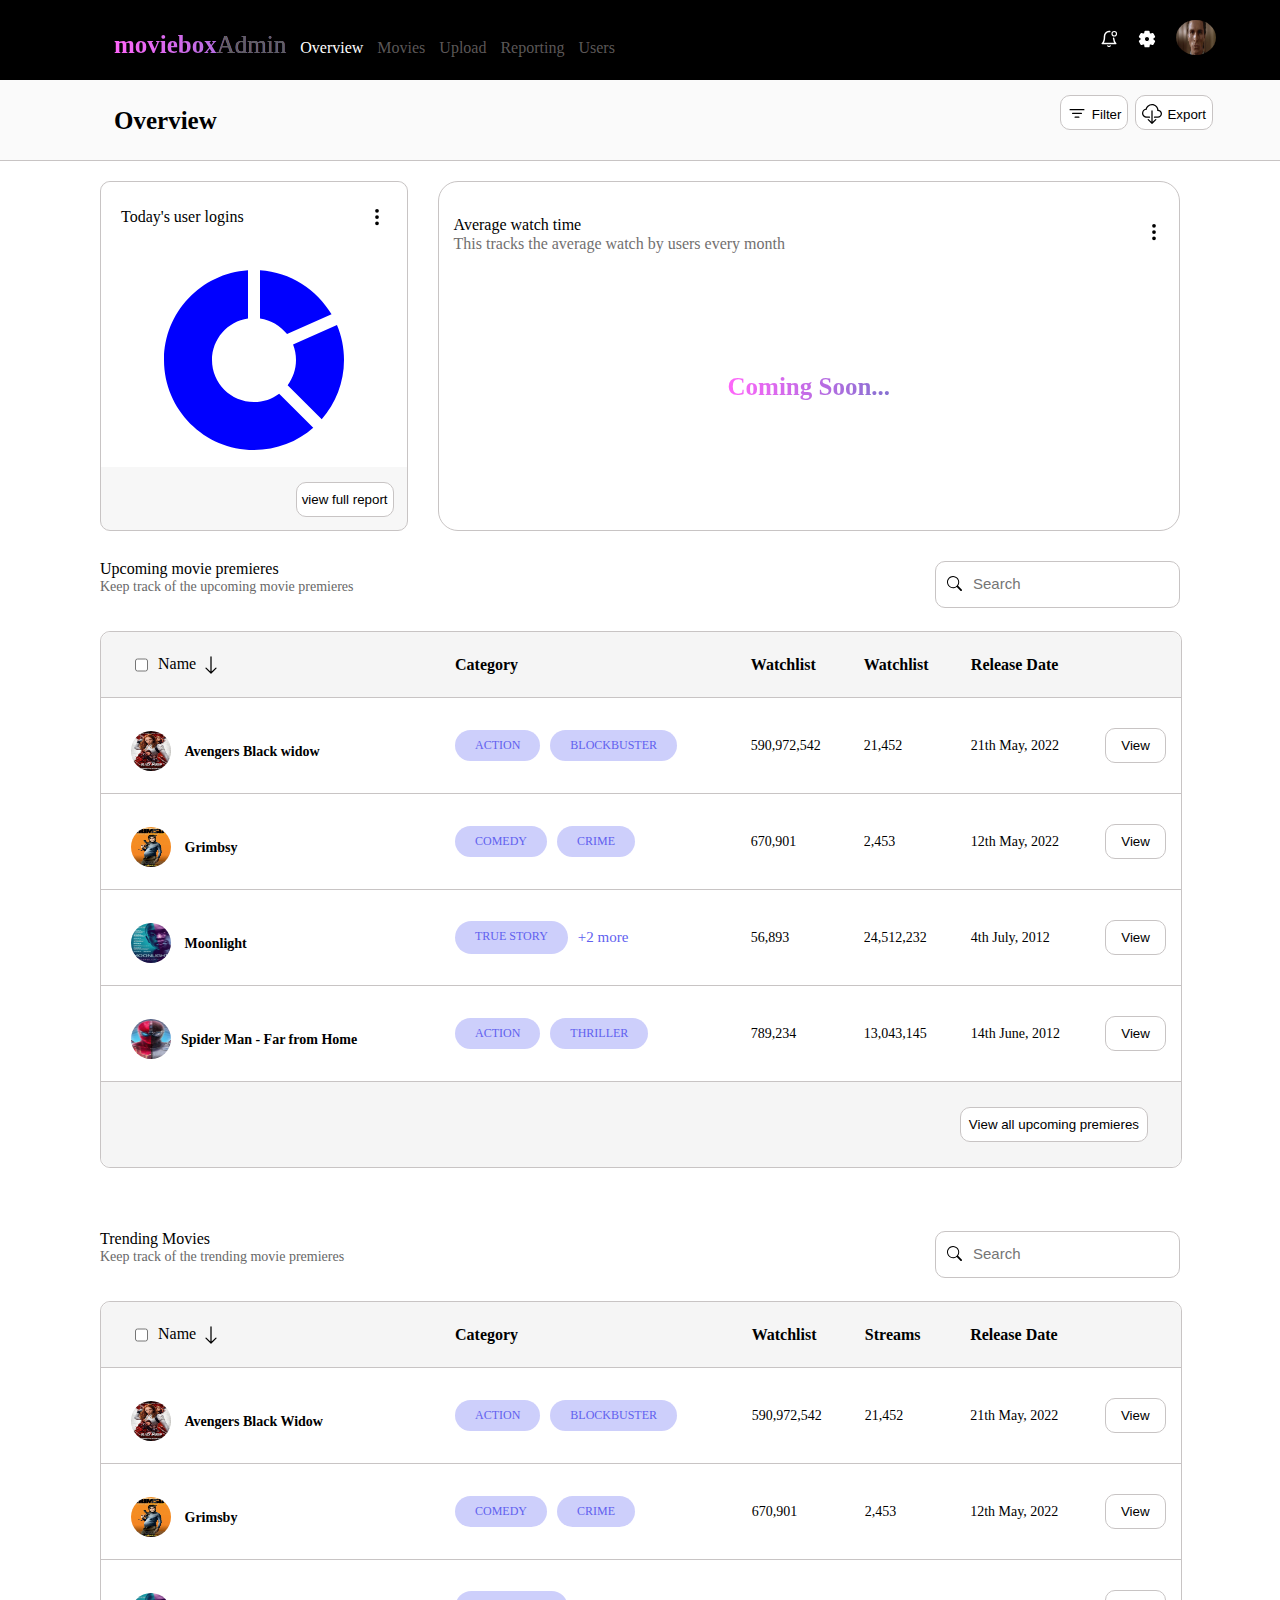
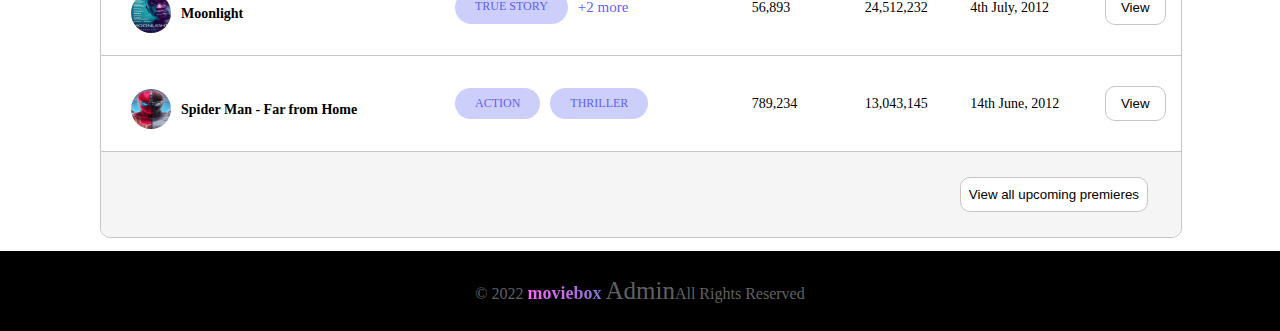
==== index.html @ e86ab78d "Add files via upload" ====
<!DOCTYPE html>
<html lang="en">

<head>
    <meta charset="UTF-8">
    <meta name="viewport" content="width=device-width, initial-scale=1.0">
    <link rel="icon" type="image/png" sizes="32x32" href="v-shaped-icon.png">
    <title>Project3 Given to me my Dr Henry</title>
    <link rel="stylesheet" href="style.css">
</head>

<body>
    <div class="app-container">
        <nav class="navbar">
            <div class="cont-for-links-and-svgs">
                <div class="links">
                    <ul>
                        <li class="center-coming-soon">moviebox<span class="admin">Admin</span></li>
                        <li><a href="" class="overview">Overview</a></li>
                        <li><a href="">Movies</a></li>
                        <li><a href="">Upload</a></li>
                        <li><a href="">Reporting</a></li>
                        <li><a href="">Users</a></li>
                    </ul>
                </div>
                <div class="svgs">
                        <a href=""><svg class="navbarIcons" width="18" height="18" stroke-width="1.5"
                                viewBox="0 0 24 24" fill="none" xmlns="http://www.w3.org/2000/svg" id="IconChangeColor">
                                <path
                                    d="M18.1336 11C18.7155 16.3755 21 18 21 18H3C3 18 6 15.8667 6 8.4C6 6.70261 6.63214 5.07475 7.75736 3.87452C8.88258 2.67428 10.4087 2 12 2C12.3373 2 12.6717 2.0303 13 2.08949"
                                    stroke="#ffffff" stroke-linecap="round" stroke-linejoin="round"
                                    id="mainIconPathAttribute" stroke-width="2" fill="#000000"></path>
                                <path
                                    d="M19 8C20.6569 8 22 6.65685 22 5C22 3.34315 20.6569 2 19 2C17.3431 2 16 3.34315 16 5C16 6.65685 17.3431 8 19 8Z"
                                    stroke="#ffffff" stroke-linecap="round" stroke-linejoin="round"
                                    id="mainIconPathAttribute" fill="#000000"></path>
                                <path
                                    d="M13.73 21C13.5542 21.3031 13.3019 21.5547 12.9982 21.7295C12.6946 21.9044 12.3504 21.9965 12 21.9965C11.6496 21.9965 11.3054 21.9044 11.0018 21.7295C10.6982 21.5547 10.4458 21.3031 10.27 21"
                                    stroke="#ffffff" stroke-linecap="round" stroke-linejoin="round"
                                    id="mainIconPathAttribute" fill="#000000"></path>
                            </svg></a>
                        <a href=""><svg class="navbarIcons" width="18" height="18" viewBox="0 0 48 48" id="Layer_2"
                                data-name="Layer 2" xmlns="http://www.w3.org/2000/svg" fill="#ffffff" stroke="#ffffff"
                                stroke-width="3.5519999999999996">
                                <g id="SVGRepo_bgCarrier" stroke-width="0"></g>
                                <g id="SVGRepo_tracerCarrier" stroke-linecap="round" stroke-linejoin="round"></g>
                                <g id="SVGRepo_iconCarrier">
                                    <path class="cls-1"
                                        d="M39.23,26a16.52,16.52,0,0,0,.14-2,16.52,16.52,0,0,0-.14-2l4.33-3.39a1,1,0,0,0,.25-1.31l-4.1-7.11a1,1,0,0,0-1.25-.44l-5.11,2.06a15.68,15.68,0,0,0-3.46-2l-.77-5.43a1,1,0,0,0-1-.86H19.9a1,1,0,0,0-1,.86l-.77,5.43a15.36,15.36,0,0,0-3.46,2L9.54,9.75a1,1,0,0,0-1.25.44L4.19,17.3a1,1,0,0,0,.25,1.31L8.76,22a16.66,16.66,0,0,0-.14,2,16.52,16.52,0,0,0,.14,2L4.44,29.39a1,1,0,0,0-.25,1.31l4.1,7.11a1,1,0,0,0,1.25.44l5.11-2.06a15.68,15.68,0,0,0,3.46,2l.77,5.43a1,1,0,0,0,1,.86h8.2a1,1,0,0,0,1-.86l.77-5.43a15.36,15.36,0,0,0,3.46-2l5.11,2.06a1,1,0,0,0,1.25-.44l4.1-7.11a1,1,0,0,0-.25-1.31ZM24,31.18A7.18,7.18,0,1,1,31.17,24,7.17,7.17,0,0,1,24,31.18Z">
                                    </path>
                                </g>
                            </svg></a>
                        <a href=""><img width="40" height="35" alt="" src="sigma.jpg" class="smallProfile" /></a>
                </div>
            </div>
        </nav>
        <div class="overview-header-container">
            <div class="overview-header-subcontainer">
                <div class="header">
                    <h1>Overview</h1>
                </div>
                <div class="overview-svgs">
                    <button class="filter">
                        <svg class="filter-export-svg" width="20" height="20" xmlns="http://www.w3.org/2000/svg"
                            fill="currentColor" class="bi bi-filter" viewBox="0 0 16 16">
                            <path
                                d="M6 10.5a.5.5 0 0 1 .5-.5h3a.5.5 0 0 1 0 1h-3a.5.5 0 0 1-.5-.5zm-2-3a.5.5 0 0 1 .5-.5h7a.5.5 0 0 1 0 1h-7a.5.5 0 0 1-.5-.5zm-2-3a.5.5 0 0 1 .5-.5h11a.5.5 0 0 1 0 1h-11a.5.5 0 0 1-.5-.5z" />
                        </svg><span>Filter</span>
                    </button>
                    <button class="export">
                        <svg class="filter-export-svg" width="20" height="20" xmlns="http://www.w3.org/2000/svg"
                            fill="currentColor" class="bi bi-cloud-download" viewBox="0 0 16 16">
                            <path
                                d="M4.406 1.342A5.53 5.53 0 0 1 8 0c2.69 0 4.923 2 5.166 4.579C14.758 4.804 16 6.137 16 7.773 16 9.569 14.502 11 12.687 11H10a.5.5 0 0 1 0-1h2.688C13.979 10 15 8.988 15 7.773c0-1.216-1.02-2.228-2.313-2.228h-.5v-.5C12.188 2.825 10.328 1 8 1a4.53 4.53 0 0 0-2.941 1.1c-.757.652-1.153 1.438-1.153 2.055v.448l-.445.049C2.064 4.805 1 5.952 1 7.318 1 8.785 2.23 10 3.781 10H6a.5.5 0 0 1 0 1H3.781C1.708 11 0 9.366 0 7.318c0-1.763 1.266-3.223 2.942-3.593.143-.863.698-1.723 1.464-2.383z" />
                            <path
                                d="M7.646 15.854a.5.5 0 0 0 .708 0l3-3a.5.5 0 0 0-.708-.708L8.5 14.293V5.5a.5.5 0 0 0-1 0v8.793l-2.146-2.147a.5.5 0 0 0-.708.708l3 3z" />
                        </svg><span>Export</span>
                    </button>
                </div>
            </div>
        </div>
        <div class="body-of-project">
            <div class="first-row">
                <div class="today-user-login">
                    <div class="separationContainer">
                        <div class="today-user-login-header">
                            <div class="today-text">
                                <h3 class="tt-h3">Today's user logins</h3>
                            </div>
                            <div class="today-svg"><svg xmlns="http://www.w3.org/2000/svg" width="20" height="20"
                                    fill="currentColor" class="three-dots" viewBox="0 0 16 16" id="IconChangeColor">
                                    <path
                                        d="M9.5 13a1.5 1.5 0 1 1-3 0 1.5 1.5 0 0 1 3 0zm0-5a1.5 1.5 0 1 1-3 0 1.5 1.5 0 0 1 3 0zm0-5a1.5 1.5 0 1 1-3 0 1.5 1.5 0 0 1 3 0z"
                                        id="mainIconPathAttribute"></path>
                                </svg>
                            </div>
                        </div>
                    </div>
                    <div class="today-user-pie-chart">
                        <div class="piechart">
                            <svg width="180" height="180" viewBox="0 0 15 15" fill="none"
                                xmlns="http://www.w3.org/2000/svg">
                                <path
                                    d="M0 7.49996C0 3.52583 3.09098 0.27365 7 0.0163574V4.0354C5.30385 4.27801 4 5.73672 4 7.49996C4 9.43295 5.567 11 7.5 11C8.28618 11 9.01181 10.7407 9.5961 10.3031L12.438 13.1451C11.1188 14.3 9.39113 15 7.5 15C3.35786 15 0 11.6421 0 7.49996Z"
                                    fill="blue" />
                                <path
                                    d="M13.1451 12.438C14.3001 11.1187 15 9.39107 15 7.49996C15 6.46644 14.7909 5.48175 14.4128 4.58586L10.7552 6.21147C10.9132 6.61024 11 7.04496 11 7.49996C11 8.28611 10.7408 9.01174 10.3032 9.59602L13.1451 12.438Z"
                                    fill="blue" />
                                <path
                                    d="M8 4.0354V0.0163574C10.5416 0.183645 12.7373 1.61699 13.9626 3.69166L10.2541 5.33986C9.71063 4.64791 8.91203 4.16585 8 4.0354Z"
                                    fill="blue" />
                            </svg>
                        </div>
                    </div>
                    <div class="today-user-login-base">
                        <button class="viewreport">view full report</button>
                    </div>
                </div>
                <div class="average-watch-time">
                    <div class="average-header-container">
                        <div class="average-watch-time-header">
                            <h3 class="average-h3">Average watch time</h3>
                            <p class="average-header-text">
                                This tracks the average watch by users every month
                            </p>
                        </div>
                        <div class="average-three-dots">
                            <svg xmlns="http://www.w3.org/2000/svg" width="20" height="20" fill="currentColor"
                                class="three-dots" viewBox="0 0 16 16" id="IconChangeColor">
                                <path
                                    d="M9.5 13a1.5 1.5 0 1 1-3 0 1.5 1.5 0 0 1 3 0zm0-5a1.5 1.5 0 1 1-3 0 1.5 1.5 0 0 1 3 0zm0-5a1.5 1.5 0 1 1-3 0 1.5 1.5 0 0 1 3 0z"
                                    id="mainIconPathAttribute"></path>
                            </svg>
                        </div>
                    </div>
                    <div class="coming-soon">
                        <div class="center-coming-soon">Coming Soon...</div>
                    </div>
                </div>
            </div>
            <div class="second-and-third-row-container">
                <div class="second-row">
                    <div class="movie-premiere">
                        <div class="mp-header">
                            <h3 class="mp-h3">Upcoming movie premieres</h3>
                            <p class="mp-p">Keep track of the upcoming movie premieres</p>
                        </div>
                        <div class="mp-search-container">
                            <div class="search-subcontainer">
                                <button class="mp-search-button">
                                    <svg xmlns="http://www.w3.org/2000/svg" width="15" height="15" fill="currentColor"
                                        class="bi bi-search" viewBox="0 0 16 16" id="IconChangeColor">
                                        <path
                                            d="M11.742 10.344a6.5 6.5 0 1 0-1.397 1.398h-.001c.03.04.062.078.098.115l3.85 3.85a1 1 0 0 0 1.415-1.414l-3.85-3.85a1.007 1.007 0 0 0-.115-.1zM12 6.5a5.5 5.5 0 1 1-11 0 5.5 5.5 0 0 1 11 0z"
                                            id="mainIconPathAttribute" stroke-width="0" stroke="#ff0000"></path>
                                    </svg>
                                </button>
                                <input type="text" placeholder="Search" class="search-input" />
                            </div>
                        </div>
                    </div>

                    <div class="mp-table-rows">

                        <table>
                            <tr>
                                <th style="width: 30%;" class="name">
                                    <div class="name-checkbox-container">
                                        <input type="checkbox" class="mp-checkbox"> <span id="checkbox-name"><strong>Name</strong></span>
                                        <svg xmlns="http://www.w3.org/2000/svg" width="20" height="20"
                                            fill="currentColor" class="bi arrow-down" viewBox="0 0 16 16">
                                            <path fill-rule="evenodd"
                                                d="M8 1a.5.5 0 0 1 .5.5v11.793l3.146-3.147a.5.5 0 0 1 .708.708l-4 4a.5.5 0 0 1-.708 0l-4-4a.5.5 0 0 1 .708-.708L7.5 13.293V1.5A.5.5 0 0 1 8 1z" />
                                        </svg>
                                    </div>
                                </th>
                                <th><strong>Category</strong></th>
                                <th><strong>Watchlist</strong></th>
                                <th><strong>Watchlist</strong></th>
                                <th><strong>Release Date</strong></th>
                                <th class="view"></th>
                            </tr>
                            <tr>
                                <td class="name-column"><img class="table-img" src="black-widow.jpg" alt="" /> <strong>Avengers Black widow</strong></td>
                                <td>
                                    <div class="decorative-design-container">
                                        <span class="colorful-text">ACTION</span><span
                                            class="colorful-text">BLOCKBUSTER</span>
                                    </div>
                                </td>
                                <td>590,972,542</td>
                                <td>21,452</td>
                                <td>21th May, 2022</td>
                                <td><a href=""><button type="submit" class="view-button">View</button></a></td>
                            </tr>
                            <tr>
                                <td class="name-column"><img class="table-img" src="grimbsy.jpg" alt="" /> <strong>Grimbsy</strong></td>
                                <td>
                                    <div class="decorative-design-container">
                                        <span class="colorful-text">COMEDY</span><span
                                            class="colorful-text">CRIME</span>
                                    </div>
                                </td>
                                <td>670,901</td>
                                <td>2,453</td>
                                <td>12th May, 2022</td>
                                <td><a href=""><button type="submit" class="view-button">View</button></a></td>
                            </tr>
                            <tr>
                                <td class="name-column"><img class="table-img" src="moonlight.jpg" alt="" /> <strong>Moonlight</strong></td>
                                <td>
                                    <div class="decorative-design-container">
                                        <span class="colorful-text">TRUE STORY</span><span
                                            class="colorful-text plus2more">
                                            +2
                                            more</span>
                                    </div>
                                </td>
                                <td>56,893</td>
                                <td>24,512,232</td>
                                <td>4th July, 2012</td>
                                <td><a href="#"><button type="submit" class="view-button">View</button></a></td>
                            </tr>
                            <tr>
                                <td class="name-column"><img class="table-img" src="spider-man.jpg" alt="" /><strong>Spider Man - Far from Home</strong></td>
                                <td>
                                    <div class="decorative-design-container">
                                        <span class="colorful-text">ACTION</span><span
                                            class="colorful-text">THRILLER</span>
                                    </div>
                                </td>
                                <td>789,234</td>
                                <td>13,043,145</td>
                                <td>14th June, 2012 </td>
                                <td><a href="#"><button type="submit" class="view-button">View</button></a></td>
                            </tr>
                        </table>
                        <table class="mp-base-table">
                            <tr class="mp-base-tr">
                                <td></td>
                                <td></td>
                                <td></td>
                                <td></td>
                                <td></td>
                                <td class="mp-base-button"><a href="#"><button type="submit"
                                            class="view-button second-row-special-button">View all
                                            upcoming premieres</button></a></td>
                            </tr>
                        </table>
                    </div>

                </div>
                <div class="third-row">
                    <div class="movie-premiere">
                        <div class="mp-header">
                            <h3 class="mp-h3">Trending Movies</h3>
                            <p class="mp-p">Keep track of the trending movie premieres</p>
                        </div>
                        <div class="mp-search-container">
                            <div class="search-subcontainer">
                                <button class="mp-search-button">
                                    <svg xmlns="http://www.w3.org/2000/svg" width="15" height="15" fill="currentColor"
                                        class="bi bi-search" viewBox="0 0 16 16" id="IconChangeColor">
                                        <path
                                            d="M11.742 10.344a6.5 6.5 0 1 0-1.397 1.398h-.001c.03.04.062.078.098.115l3.85 3.85a1 1 0 0 0 1.415-1.414l-3.85-3.85a1.007 1.007 0 0 0-.115-.1zM12 6.5a5.5 5.5 0 1 1-11 0 5.5 5.5 0 0 1 11 0z"
                                            id="mainIconPathAttribute" stroke-width="0" stroke="#ff0000"></path>
                                    </svg>
                                </button>
                                <input type="text" placeholder="Search" class="search-input" />
                            </div>
                        </div>
                    </div>
                    <div class="mp-table-rows">
                        <table>
                            <tr>
                                <th style="width: 30%;" class="name">
                                    <div class="name-checkbox-container">
                                        <input type="checkbox" class="mp-checkbox"> <span id="checkbox-name"><strong>Name</strong></span>
                                        <svg xmlns="http://www.w3.org/2000/svg" width="20" height="20"
                                            fill="currentColor" class="bi arrow-down" viewBox="0 0 16 16">
                                            <path fill-rule="evenodd"
                                                d="M8 1a.5.5 0 0 1 .5.5v11.793l3.146-3.147a.5.5 0 0 1 .708.708l-4 4a.5.5 0 0 1-.708 0l-4-4a.5.5 0 0 1 .708-.708L7.5 13.293V1.5A.5.5 0 0 1 8 1z" />
                                        </svg>
                                    </div>
                                </th>
                                <th><strong>Category</strong></th>
                                <th><strong>Watchlist</strong></th>
                                <th><strong>Streams</strong></th>
                                <th><strong>Release Date</strong></th>
                                <th class="view"></th>
                            </tr>
                            <tr>
                                <td class="name-column"><img class="table-img" src="black-widow.jpg" alt="" /> <strong>Avengers Black Widow</strong></td>
                                <td>
                                    <div class="decorative-design-container">
                                        <span class="colorful-text">ACTION</span><span
                                            class="colorful-text">BLOCKBUSTER</span>
                                    </div>
                                </td>
                                <td>590,972,542</td>
                                <td>21,452</td>
                                <td>21th May, 2022</td>
                                <td><a href=""><button type="submit" class="view-button">View</button></a></td>
                            </tr>
                            <tr>
                                <td class="name-column"><img class="table-img" src="grimbsy.jpg" alt="" /> <strong>Grimsby</strong></td>
                                <td>
                                    <div class="decorative-design-container">
                                        <span class="colorful-text">COMEDY</span><span
                                            class="colorful-text">CRIME</span>
                                    </div>
                                </td>
                                <td>670,901</td>
                                <td>2,453</td>
                                <td>12th May, 2022</td>
                                <td><a href=""><button type="submit" class="view-button">View</button></a></td>
                            </tr>
                            <tr>
                                <td class="name-column"><img class="table-img" src="moonlight.jpg" alt="" /><strong>Moonlight</strong> </td>
                                <td>
                                    <div class="decorative-design-container">
                                        <span class="colorful-text">TRUE STORY</span><span
                                            class="colorful-text plus2more">
                                            +2
                                            more</span>
                                    </div>
                                </td>
                                <td>56,893</td>
                                <td>24,512,232</td>
                                <td>4th July, 2012</td>
                                <td><a href="#"><button type="submit" class="view-button">View</button></a></td>
                            </tr>
                            <tr>
                                <td><img class="table-img" src="spider-man.jpg" alt="" /><strong>Spider Man - Far from Home</strong></td>
                                <td>
                                    <div class="decorative-design-container">
                                        <span class="colorful-text">ACTION</span><span
                                            class="colorful-text">THRILLER</span>
                                    </div>
                                </td>
                                <td>789,234</td>
                                <td>13,043,145</td>
                                <td>14th June, 2012 </td>
                                <td><a href="#"><button type="submit" class="view-button">View</button></a></td>
                            </tr>
                        </table>
                        <table class="mp-base-table">
                            <tr class="mp-base-tr">
                                <td></td>
                                <td></td>
                                <td></td>
                                <td></td>
                                <td></td>
                                <td class="mp-base-button"><a href="#"><button type="submit"
                                            class="view-button third-row-special-button">View all
                                            upcoming premieres</button></a></td>
                            </tr>
                        </table>
                    </div>

                </div>
            </div>
        </div>
        <div class="base">
            <div class="container-for-base">
                <p class="footer-p">&#169; 2022 <span class="center-coming-soon movie-box-logo">moviebox</span> <span
                        class="admin">Admin</span>All Rights Reserved</p>
            </div>
        </div>
    </div>
</body>

</html>
---- style.css ----
html,
body {
    padding: 0;
    margin: 0;
}

.navbar {
    margin-top: 0;
    top: 0;
    left: 0;
    height: 80px;
    background-color: rgb(0, 0, 0);
    display: flex;
    align-items: center;
    justify-content: center;
    width: 100%;
}

.cont-for-links-and-svgs {
    width: 90%;
    height: 50px;
    display: flex;
}

.svgs {
    display: flex;
    margin-left: auto;
}

.svg-img-container {}

li,
a {
    display: inline-block;
    text-decoration: none;
    color: rgba(109, 104, 104, 0.856);
}

li {
    margin-left: 10px;
}

li,
a:hover {
    color: #ffffff;
}

.overview {
    color: white;

}

.navbarIcons {

    margin-right: 20px;
    margin-top: 15px;
}

.smallProfile {
    border-radius: 50%;
    margin-top: 5px;
}

.overview-header-container {
    margin: 0;
    height: 80px;
    background-color: rgb(250, 250, 250);
    display: flex;
    align-items: center;
    justify-content: center;
    border-bottom: 1px solid rgb(200, 196, 196);
}

.overview-header-subcontainer {
    width: 90%;
    height: 50px;
    display: flex;
}

.header {
    margin-top: -5px;
    margin-left: 50px;
}

h1 {
    font-size: 25px;
    vertical-align: middle;
}

.overview-svgs {
    margin-left: auto;
}

button {
    border: 1px solid rgb(200, 196, 196);
    border-radius: 10px;
    height: 35px;
    margin-right: 3px;
    background-color: #ffffff;
}

button:hover {
    background-color: rgb(239, 236, 236);
    cursor: pointer;
}

.filter-export-svg {
    margin-bottom: -5px;
    margin-right: 5px;
}

/* Body of the project */
.body-of-the-project {
    display: grid;
    width: 100%;
}

.first-row,
.second-row,
.third-row {
    border: 2px solid rgb(200, 196, 196);
    height: 300px;
    margin-left: 100px;
    margin-top: 20px;
    margin-right: 100px;
}

.first-row {
    display: flex;
    grid-gap: 30px;
    height: 350px;
    border: none;
}

.today-user-login {
    width: 400px;
    border: 1px solid rgb(200, 196, 196);
    border-radius: 10px;
    /* faint white for background color */
    background-color: rgb(247, 247, 247);
}

.separationContainer {
    width: 100%;
    height: 75px;
    background-color: rgb(255, 255, 255);
    border-radius: 10px;
    border-bottom-left-radius: 0;
    border-bottom-right-radius: 0;

}

.today-user-pie-chart {
    background-color: #ffffff;
    height: 210px;
    display: flex;
    align-items: center;
    justify-content: center;
}

.today-user-login-header {
    display: flex;
}

.today-user-login-base {
    display: flex;
    align-items: flex-end;
    height: 50px;
    padding-right: 10px;
}

.tt-h3 {
    padding-top: 10px;
    margin-left: 20px;
    font-size: 16px;
    font-weight: 100;
}

.today-svg {
    margin-left: auto;
    margin-right: 20px;
}

.three-dots {
    margin-top: 25px;
}

.viewreport {
    margin-left: auto;
    border: 1px solid rgb(200, 196, 196);
    padding: 5px;
}

.average-watch-time {
    border: 1px solid rgb(200, 196, 196);
    border-radius: 20px;
    width: 930px;
}

.average-watch-time {

    padding: 15px;
}

.average-header-container {
    display: flex;
    height: 60px;
}

.average-watch-time-header {
    line-height: 0.2;
    height: 50px;
    margin-top: 10px;
}

.average-h3 {
    margin-left: 0;
    font-size: 16px;
    font-weight: 200;
}

.average-header-text {
    color: rgb(113, 111, 111);
}

.average-three-dots {
    margin-left: auto;
}

.coming-soon {
    height: 82%;
    display: flex;
    align-items: center;
    justify-content: center;
}

.center-coming-soon {
    background-image: linear-gradient(to right, rgb(255, 102, 250), rgb(133, 113, 209));
    font-size: 25px;
    background-clip: text;
    -webkit-background-clip: text;
    -moz-background-clip: text;
    color: transparent;
    font-weight: 900;
}

/* styles for the second row of the project */
.second-row {
    height: 650px;
    border: none;
}

.movie-premiere {
    display: flex;
    width: 100%;
}

.mp-h3 {
    font-size: 16px;
    font-weight: 300;
}

.mp-header {
    line-height: 0.2;
    height: 80px;
}

.mp-p {
    color: rgb(104, 104, 104);
    font-size: 14px;
}

.mp-search-container {
    margin-left: auto;
}

.search-subcontainer {
    display: flex;
    background-color: #ffffff;
    margin-top: 10px;
    border: 1px solid rgb(200, 196, 196);
    padding: 5px;
    border-radius: 10px;
}

.name-checkbox-container {
    display: flex;
}

.arrow-down {
    margin-left: 5px;
}

.mp-checkbox {
    margin-right: 10px;
}

#checkbox-name {
    font-weight: 200;
}

.mp-search-button,
.mp-search-button:hover {
    border: none;
    background-color: #ffffff;
}

.search-input {
    border: none;
    height: 30px;
    font-size: 15px;
}

.search-input:focus {
    outline: none;
}

table {
    width: 100%;
    margin-right: 20px;
    border-collapse: collapse;
    overflow-x: auto;
}

th {
    padding: 20px 0 20px 30px;
    text-align: left;
    border-spacing: 0;
    height: 25px;
    background-color: rgb(245, 245, 245);
    font-weight: 500;
}

.name {
    border-top-left-radius: 10px;
}

.view {
    border-top-right-radius: 10px;
}

.mp-table-rows {
    border-radius: 10px;
    border: 1px solid rgb(200, 196, 196);
    width: 100%;
}

td {
    padding: 30px 0 30px 30px;
    font-size: 14px;
}

.decorative-design-container {
    display: flex;
}

.colorful-text {
    margin: 0 10px 0 0;
    border-radius: 35px;
    padding: 8px 20px;
    color: rgb(97, 97, 239);
    background-color: rgba(0, 8, 234, 0.196);
    font-weight: 200;
    font-size: 12px;
}

.plus2more {
    background-color: white;
    font-size: 15px;
    margin: 0;
    padding-left: 0;
}

.mp-base-table {
    border-top: none;
    margin-top: 0;
    border-collapse: collapse;
    background-color: rgb(245, 245, 245);
    border-bottom-left-radius: 10px;
    border-bottom-right-radius: 10px;
}

.view-button {
    padding: 5px 15px;
}

.second-row-special-button,
.third-row-special-button {
    padding: 8px;
}

tr {
    border-bottom: 1px solid rgb(200, 196, 196);
}

.mp-base-tr {
    border-bottom: none;
}

.mp-base-button {
    text-align: right;
    padding: 25px 30px;
    border-top: none;
}

.table-img {
    width: 40px;
    height: 40px;
    margin-bottom: -15px;
    margin-right: 10px;
    border-radius: 50%;
}

.third-row {
    height: 630px;
    border: none;
}

.base {
    background-color: rgb(0, 0, 0);
    display: flex;
    align-items: center;
    justify-content: center;
    color: white;
    width: 100%;
    height: 80px;
}

.footer-p {
    font-size: 16px;
    color: rgb(96, 96, 96);
}

.movie-box-logo {
    font-size: 18px;
}

.admin {
    font-size: 25px;
    color: rgb(96, 96, 96);
    font-weight: 50;
}


/* For Desktop View */
/* @media screen and (min-width: 1024px) {

} */

/* For Tablet View */
@media screen and (min-device-width: 769px) and (max-device-width: 1024px) {}

/* For small screens or small laptops */
@media screen and (min-device-width: 481px) and (max-device-width: 768px) {
    body {
        border: 1px solid;
        width: 240vw;
    }
    .navbar {
        height: 150px;
    }
    li, a {
        font-size: 35px;
    }
    .navbarIcons {
        width: 40px;
        height: 40px;
        margin-right: 30px;
    }
    .smallProfile {
        width: 90px;
        height: 90px;
        margin-top: -10px;
    }
    .cont-for-links-and-svgs {
        width: 100%;
    }
    .svgs {
        margin-right: 40px;
    }
    .average-watch-time {
        width: 80%;
    }
    .links {
        margin-left: 2%;
    }
    
}

/* For Mobile Portrait View */
@media screen and (max-device-width: 480px) {
    body {
        width: 300vw;
        height: 100vh;
        border: none;
        font-size: 2vh;
    }

    .first-row,
    .second-row,
    .third-row {
        margin-right: 40px;
        margin-top: 50px;
    }

    .view-button {
        margin-right: 20px;
    }

    .mp-h3 {
        font-size: 25px;
    }

    .base {
        margin-top: 100px;
    }

    .tt-h3 {
        font-size: 3vh;
    }

    .navbar {
        height: 150px;
    }

    li,
    a {
        font-size: 25px;
    }

    .navbarIcons {
        width: 20px;
        height: 20px;
        margin-bottom: 30px;
        width: 50px;
        height: 50px;
    }

    .smallProfile {
        width: 80px;
        height: 80px;
        margin-top: -15px;
    }

    .cont-for-links-and-svgs {
        width: 100%;
        height: 60px;
        display: flex;
    }

    .svgs {
        margin-top: -10px;
        margin-right: 20px;
    }

    .overview-header-container {
        height: 130px;
    }

    h1 {
        font-size: 40px;
    }

    th {
        font-size: 20px;
    }

    .filter,
    .export {
        font-size: 25px;
        height: 50px;
        border-radius: 20px;
        width: 150px;
    }

    .filter-export-svg {
        width: 30px;
        height: 30px;
    }

    .name-column {
        font-size: 20px;
    }
}

/* For Mobile Phones Portrait or Landscape View */
@media screen and (max-device-width: 640px) {}

/* For iPhone 4 Portrait or Landscape View */
@media screen and (min-device-width: 320px) and (-webkit-min-device-pixel-ratio: 2) {}

/* For iPhone 6 and 6 plus Portrait or Landscape View */
@media (min-device-height: 667px) and (min-device-width: 375px) and (-webkit-min-device-pixel-ratio: 3) {}
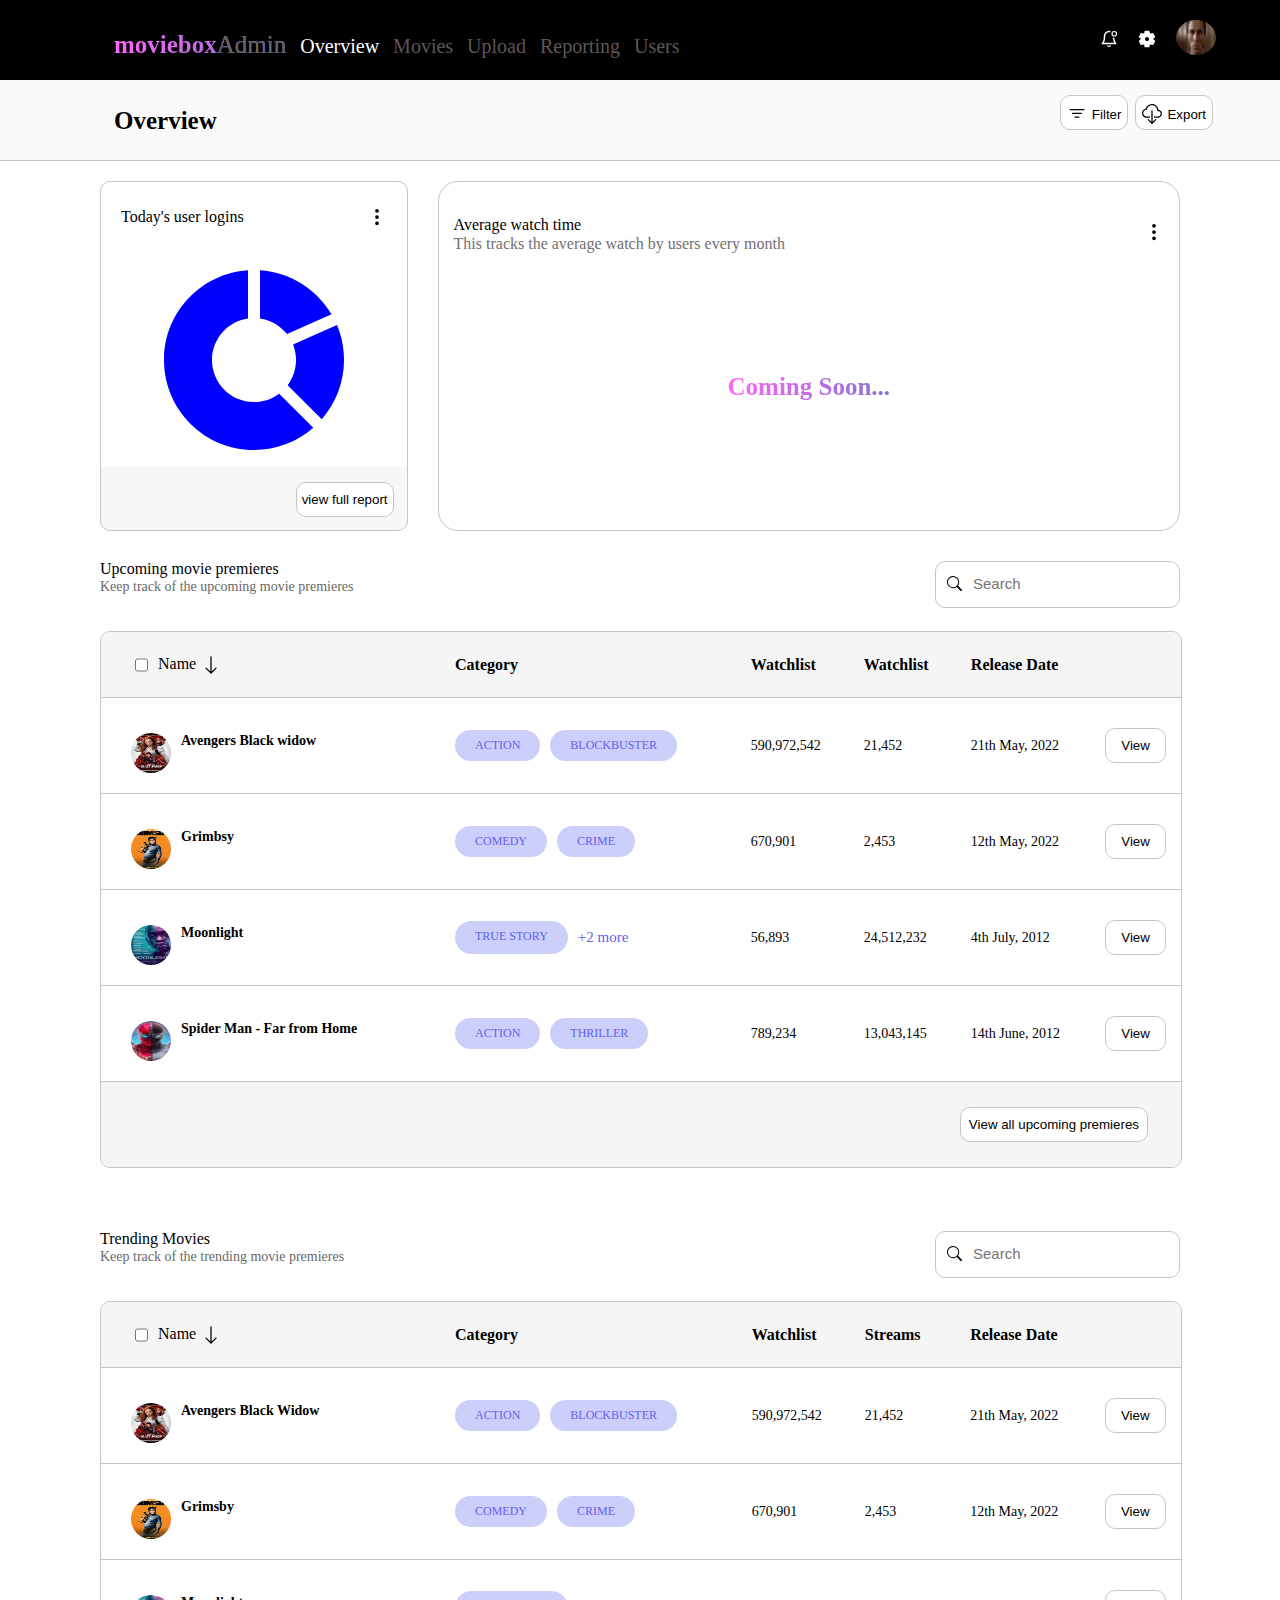
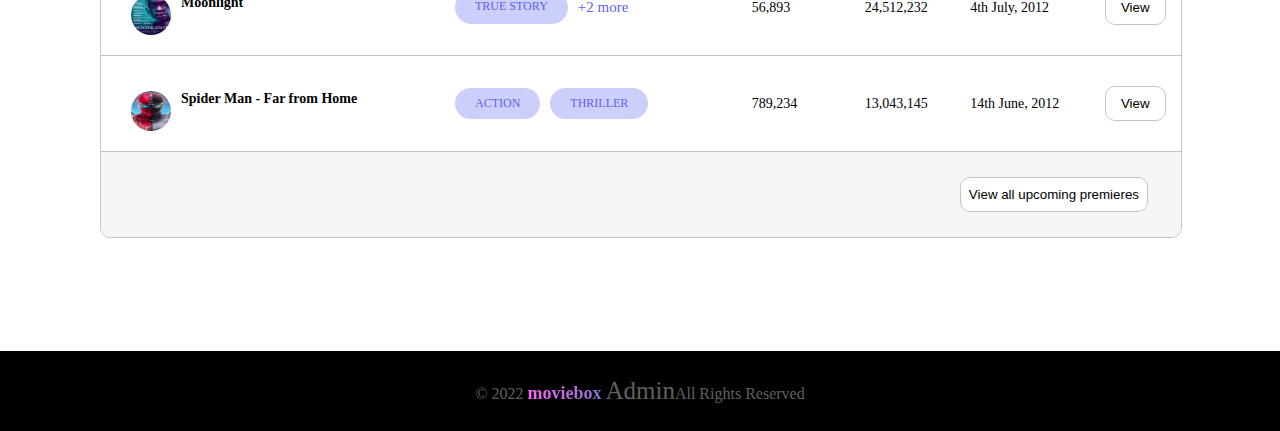
==== commit 6ec664bf: "Add files via upload" ====
--- a/index.html
+++ b/index.html
@@ -24,33 +24,33 @@
                     </ul>
                 </div>
                 <div class="svgs">
-                        <a href=""><svg class="navbarIcons" width="18" height="18" stroke-width="1.5"
-                                viewBox="0 0 24 24" fill="none" xmlns="http://www.w3.org/2000/svg" id="IconChangeColor">
-                                <path
-                                    d="M18.1336 11C18.7155 16.3755 21 18 21 18H3C3 18 6 15.8667 6 8.4C6 6.70261 6.63214 5.07475 7.75736 3.87452C8.88258 2.67428 10.4087 2 12 2C12.3373 2 12.6717 2.0303 13 2.08949"
-                                    stroke="#ffffff" stroke-linecap="round" stroke-linejoin="round"
-                                    id="mainIconPathAttribute" stroke-width="2" fill="#000000"></path>
-                                <path
-                                    d="M19 8C20.6569 8 22 6.65685 22 5C22 3.34315 20.6569 2 19 2C17.3431 2 16 3.34315 16 5C16 6.65685 17.3431 8 19 8Z"
-                                    stroke="#ffffff" stroke-linecap="round" stroke-linejoin="round"
-                                    id="mainIconPathAttribute" fill="#000000"></path>
-                                <path
-                                    d="M13.73 21C13.5542 21.3031 13.3019 21.5547 12.9982 21.7295C12.6946 21.9044 12.3504 21.9965 12 21.9965C11.6496 21.9965 11.3054 21.9044 11.0018 21.7295C10.6982 21.5547 10.4458 21.3031 10.27 21"
-                                    stroke="#ffffff" stroke-linecap="round" stroke-linejoin="round"
-                                    id="mainIconPathAttribute" fill="#000000"></path>
-                            </svg></a>
-                        <a href=""><svg class="navbarIcons" width="18" height="18" viewBox="0 0 48 48" id="Layer_2"
-                                data-name="Layer 2" xmlns="http://www.w3.org/2000/svg" fill="#ffffff" stroke="#ffffff"
-                                stroke-width="3.5519999999999996">
-                                <g id="SVGRepo_bgCarrier" stroke-width="0"></g>
-                                <g id="SVGRepo_tracerCarrier" stroke-linecap="round" stroke-linejoin="round"></g>
-                                <g id="SVGRepo_iconCarrier">
-                                    <path class="cls-1"
-                                        d="M39.23,26a16.52,16.52,0,0,0,.14-2,16.52,16.52,0,0,0-.14-2l4.33-3.39a1,1,0,0,0,.25-1.31l-4.1-7.11a1,1,0,0,0-1.25-.44l-5.11,2.06a15.68,15.68,0,0,0-3.46-2l-.77-5.43a1,1,0,0,0-1-.86H19.9a1,1,0,0,0-1,.86l-.77,5.43a15.36,15.36,0,0,0-3.46,2L9.54,9.75a1,1,0,0,0-1.25.44L4.19,17.3a1,1,0,0,0,.25,1.31L8.76,22a16.66,16.66,0,0,0-.14,2,16.52,16.52,0,0,0,.14,2L4.44,29.39a1,1,0,0,0-.25,1.31l4.1,7.11a1,1,0,0,0,1.25.44l5.11-2.06a15.68,15.68,0,0,0,3.46,2l.77,5.43a1,1,0,0,0,1,.86h8.2a1,1,0,0,0,1-.86l.77-5.43a15.36,15.36,0,0,0,3.46-2l5.11,2.06a1,1,0,0,0,1.25-.44l4.1-7.11a1,1,0,0,0-.25-1.31ZM24,31.18A7.18,7.18,0,1,1,31.17,24,7.17,7.17,0,0,1,24,31.18Z">
-                                    </path>
-                                </g>
-                            </svg></a>
-                        <a href=""><img width="40" height="35" alt="" src="sigma.jpg" class="smallProfile" /></a>
+                    <a href=""><svg class="navbarIcons" width="18" height="18" stroke-width="1.5" viewBox="0 0 24 24"
+                            fill="none" xmlns="http://www.w3.org/2000/svg" id="IconChangeColor">
+                            <path
+                                d="M18.1336 11C18.7155 16.3755 21 18 21 18H3C3 18 6 15.8667 6 8.4C6 6.70261 6.63214 5.07475 7.75736 3.87452C8.88258 2.67428 10.4087 2 12 2C12.3373 2 12.6717 2.0303 13 2.08949"
+                                stroke="#ffffff" stroke-linecap="round" stroke-linejoin="round"
+                                id="mainIconPathAttribute" stroke-width="2" fill="#000000"></path>
+                            <path
+                                d="M19 8C20.6569 8 22 6.65685 22 5C22 3.34315 20.6569 2 19 2C17.3431 2 16 3.34315 16 5C16 6.65685 17.3431 8 19 8Z"
+                                stroke="#ffffff" stroke-linecap="round" stroke-linejoin="round"
+                                id="mainIconPathAttribute" fill="#000000"></path>
+                            <path
+                                d="M13.73 21C13.5542 21.3031 13.3019 21.5547 12.9982 21.7295C12.6946 21.9044 12.3504 21.9965 12 21.9965C11.6496 21.9965 11.3054 21.9044 11.0018 21.7295C10.6982 21.5547 10.4458 21.3031 10.27 21"
+                                stroke="#ffffff" stroke-linecap="round" stroke-linejoin="round"
+                                id="mainIconPathAttribute" fill="#000000"></path>
+                        </svg></a>
+                    <a href=""><svg class="navbarIcons" width="18" height="18" viewBox="0 0 48 48" id="Layer_2"
+                            data-name="Layer 2" xmlns="http://www.w3.org/2000/svg" fill="#ffffff" stroke="#ffffff"
+                            stroke-width="3.5519999999999996">
+                            <g id="SVGRepo_bgCarrier" stroke-width="0"></g>
+                            <g id="SVGRepo_tracerCarrier" stroke-linecap="round" stroke-linejoin="round"></g>
+                            <g id="SVGRepo_iconCarrier">
+                                <path class="cls-1"
+                                    d="M39.23,26a16.52,16.52,0,0,0,.14-2,16.52,16.52,0,0,0-.14-2l4.33-3.39a1,1,0,0,0,.25-1.31l-4.1-7.11a1,1,0,0,0-1.25-.44l-5.11,2.06a15.68,15.68,0,0,0-3.46-2l-.77-5.43a1,1,0,0,0-1-.86H19.9a1,1,0,0,0-1,.86l-.77,5.43a15.36,15.36,0,0,0-3.46,2L9.54,9.75a1,1,0,0,0-1.25.44L4.19,17.3a1,1,0,0,0,.25,1.31L8.76,22a16.66,16.66,0,0,0-.14,2,16.52,16.52,0,0,0,.14,2L4.44,29.39a1,1,0,0,0-.25,1.31l4.1,7.11a1,1,0,0,0,1.25.44l5.11-2.06a15.68,15.68,0,0,0,3.46,2l.77,5.43a1,1,0,0,0,1,.86h8.2a1,1,0,0,0,1-.86l.77-5.43a15.36,15.36,0,0,0,3.46-2l5.11,2.06a1,1,0,0,0,1.25-.44l4.1-7.11a1,1,0,0,0-.25-1.31ZM24,31.18A7.18,7.18,0,1,1,31.17,24,7.17,7.17,0,0,1,24,31.18Z">
+                                </path>
+                            </g>
+                        </svg></a>
+                    <a href=""><img width="40" height="35" alt="" src="sigma.jpg" class="smallProfile" /></a>
                 </div>
             </div>
         </nav>
@@ -166,7 +166,8 @@
                             <tr>
                                 <th style="width: 30%;" class="name">
                                     <div class="name-checkbox-container">
-                                        <input type="checkbox" class="mp-checkbox"> <span id="checkbox-name"><strong>Name</strong></span>
+                                        <input type="checkbox" class="mp-checkbox"> <span
+                                            id="checkbox-name"><strong>Name</strong></span>
                                         <svg xmlns="http://www.w3.org/2000/svg" width="20" height="20"
                                             fill="currentColor" class="bi arrow-down" viewBox="0 0 16 16">
                                             <path fill-rule="evenodd"
@@ -181,7 +182,12 @@
                                 <th class="view"></th>
                             </tr>
                             <tr>
-                                <td class="name-column"><img class="table-img" src="black-widow.jpg" alt="" /> <strong>Avengers Black widow</strong></td>
+                                <td class="name-column">
+                                    <div class="flex-image-pictures"><img class="table-img" src="black-widow.jpg"
+                                            alt="" />
+                                        <strong>Avengers Black widow</strong>
+                                    </div>
+                                </td>
                                 <td>
                                     <div class="decorative-design-container">
                                         <span class="colorful-text">ACTION</span><span
@@ -194,7 +200,11 @@
                                 <td><a href=""><button type="submit" class="view-button">View</button></a></td>
                             </tr>
                             <tr>
-                                <td class="name-column"><img class="table-img" src="grimbsy.jpg" alt="" /> <strong>Grimbsy</strong></td>
+                                <td class="name-column">
+                                    <div class="flex-image-pictures"><img class="table-img" src="grimbsy.jpg" alt="" />
+                                        <strong>Grimbsy</strong>
+                                    </div>
+                                </td>
                                 <td>
                                     <div class="decorative-design-container">
                                         <span class="colorful-text">COMEDY</span><span
@@ -207,7 +217,12 @@
                                 <td><a href=""><button type="submit" class="view-button">View</button></a></td>
                             </tr>
                             <tr>
-                                <td class="name-column"><img class="table-img" src="moonlight.jpg" alt="" /> <strong>Moonlight</strong></td>
+                                <td class="name-column">
+                                    <div class="flex-image-pictures"><img class="table-img" src="moonlight.jpg"
+                                            alt="" />
+                                        <strong>Moonlight</strong>
+                                    </div>
+                                </td>
                                 <td>
                                     <div class="decorative-design-container">
                                         <span class="colorful-text">TRUE STORY</span><span
@@ -222,7 +237,12 @@
                                 <td><a href="#"><button type="submit" class="view-button">View</button></a></td>
                             </tr>
                             <tr>
-                                <td class="name-column"><img class="table-img" src="spider-man.jpg" alt="" /><strong>Spider Man - Far from Home</strong></td>
+                                <td class="name-column">
+                                    <div class="flex-image-pictures">
+                                        <img class="table-img" src="spider-man.jpg" alt="" /><strong>Spider Man - Far
+                                            from Home</strong>
+                                    </div>
+                                </td>
                                 <td>
                                     <div class="decorative-design-container">
                                         <span class="colorful-text">ACTION</span><span
@@ -275,7 +295,8 @@
                             <tr>
                                 <th style="width: 30%;" class="name">
                                     <div class="name-checkbox-container">
-                                        <input type="checkbox" class="mp-checkbox"> <span id="checkbox-name"><strong>Name</strong></span>
+                                        <input type="checkbox" class="mp-checkbox"> <span
+                                            id="checkbox-name"><strong>Name</strong></span>
                                         <svg xmlns="http://www.w3.org/2000/svg" width="20" height="20"
                                             fill="currentColor" class="bi arrow-down" viewBox="0 0 16 16">
                                             <path fill-rule="evenodd"
@@ -290,7 +311,12 @@
                                 <th class="view"></th>
                             </tr>
                             <tr>
-                                <td class="name-column"><img class="table-img" src="black-widow.jpg" alt="" /> <strong>Avengers Black Widow</strong></td>
+                                <td class="name-column">
+                                    <div class="flex-image-pictures"><img class="table-img" src="black-widow.jpg"
+                                            alt="" />
+                                        <strong>Avengers Black Widow</strong>
+                                    </div>
+                                </td>
                                 <td>
                                     <div class="decorative-design-container">
                                         <span class="colorful-text">ACTION</span><span
@@ -303,7 +329,11 @@
                                 <td><a href=""><button type="submit" class="view-button">View</button></a></td>
                             </tr>
                             <tr>
-                                <td class="name-column"><img class="table-img" src="grimbsy.jpg" alt="" /> <strong>Grimsby</strong></td>
+                                <td class="name-column">
+                                    <div class="flex-image-pictures"><img class="table-img" src="grimbsy.jpg" alt="" />
+                                        <strong>Grimsby</strong>
+                                    </div>
+                                </td>
                                 <td>
                                     <div class="decorative-design-container">
                                         <span class="colorful-text">COMEDY</span><span
@@ -316,7 +346,8 @@
                                 <td><a href=""><button type="submit" class="view-button">View</button></a></td>
                             </tr>
                             <tr>
-                                <td class="name-column"><img class="table-img" src="moonlight.jpg" alt="" /><strong>Moonlight</strong> </td>
+                                <td class="name-column"><div class="flex-image-pictures"><img class="table-img" src="moonlight.jpg"
+                                        alt="" /><strong>Moonlight</strong></div> </td>
                                 <td>
                                     <div class="decorative-design-container">
                                         <span class="colorful-text">TRUE STORY</span><span
@@ -331,7 +362,12 @@
                                 <td><a href="#"><button type="submit" class="view-button">View</button></a></td>
                             </tr>
                             <tr>
-                                <td><img class="table-img" src="spider-man.jpg" alt="" /><strong>Spider Man - Far from Home</strong></td>
+                                <td>
+                                    <div class="flex-image-pictures">
+                                        <img class="table-img" src="spider-man.jpg" alt="" /><strong>Spider Man - Far
+                                            from Home</strong>
+                                    </div>
+                                </td>
                                 <td>
                                     <div class="decorative-design-container">
                                         <span class="colorful-text">ACTION</span><span
--- a/style.css
+++ b/style.css
@@ -31,6 +31,7 @@
 
 li,
 a {
+    font-size: 20px;
     display: inline-block;
     text-decoration: none;
     color: rgba(109, 104, 104, 0.856);
@@ -416,6 +417,10 @@
     border: none;
 }
 
+.flex-image-pictures {
+    display: flex;
+}
+
 .base {
     background-color: rgb(0, 0, 0);
     display: flex;
@@ -442,57 +447,167 @@
 }
 
 
-/* For Desktop View */
-/* @media screen and (min-width: 1024px) {
-
-} */
+/*For Desktop View */
+@media screen and (min-width: 1024px) {
+    body {
+        width: 100%;
+    }
+
+    .base {
+        margin-top: 100px;
+    }
+}
 
 /* For Tablet View */
-@media screen and (min-device-width: 769px) and (max-device-width: 1024px) {}
+@media screen and (min-device-width: 769px) and (max-device-width: 1024px) {
+    body {
+        width: 140vw;
+    }
+
+    .view {
+        text-align: left;
+        padding: 10px;
+    }
+
+    .base{
+        margin-top: 100px;
+    }
+}
 
 /* For small screens or small laptops */
 @media screen and (min-device-width: 481px) and (max-device-width: 768px) {
     body {
-        border: 1px solid;
         width: 240vw;
-    }
+        height: 100%;
+    }
+
     .navbar {
         height: 150px;
     }
-    li, a {
+
+    li,
+    a {
         font-size: 35px;
     }
+
     .navbarIcons {
         width: 40px;
         height: 40px;
         margin-right: 30px;
     }
+
     .smallProfile {
         width: 90px;
         height: 90px;
         margin-top: -10px;
     }
+
     .cont-for-links-and-svgs {
         width: 100%;
     }
+
     .svgs {
         margin-right: 40px;
     }
+
     .average-watch-time {
         width: 80%;
     }
+
     .links {
         margin-left: 2%;
     }
-    
+
+    .base {
+        margin-top: 100px;
+    }
+
+    h1 {
+        font-size: 45px;
+        margin-top: -5px;
+    }
+
+    .overview-header-container {
+        height: 150px;
+    }
+
+    .filter,
+    .export {
+        height: 50px;
+        width: 150px;
+        font-size: 22px;
+        border-radius: 20px;
+        margin-right: 10px;
+    }
+
+    .filter-export-svg {
+        width: 30px;
+        height: 30px;
+    }
+
+    .tt-h3 {
+        font-size: 25px;
+        margin-top: 8px;
+    }
+
+    .first-row,
+    .second-row,
+    .third-row {
+        margin-top: 50px;
+    }
+
+    .third-row {
+        margin-top: 150px;
+    }
+
+    .average-h3 {
+        font-size: 25px;
+        margin-top: -2px;
+    }
+
+    .average-header-text {
+        font-size: 20px;
+    }
+
+    .viewreport {
+        font-size: 16px;
+        width: 150px;
+        padding: 10px;
+    }
+
+    td {
+        font-size: 20px;
+    }
+
+    .name-column {
+        font-size: 20px;
+    }
+
+    th {
+        font-size: 18px;
+    }
+
+    .mp-h3 {
+        font-size: 25px;
+    }
+
+    .mp-p {
+        font-size: 20px;
+    }
+
+    .base {
+        margin-top: 150px;
+    }
 }
 
 /* For Mobile Portrait View */
 @media screen and (max-device-width: 480px) {
     body {
+
         width: 300vw;
-        height: 100vh;
+        height: 100%;
         border: none;
+        border: 1px solid;
         font-size: 2vh;
     }
 
@@ -500,14 +615,22 @@
     .second-row,
     .third-row {
         margin-right: 40px;
-        margin-top: 50px;
+        margin-top: 70px;
     }
 
     .view-button {
         margin-right: 20px;
     }
 
+    .mp-table-rows {
+        margin-top: 50px;
+    }
+
     .mp-h3 {
+        font-size: 30px;
+    }
+
+    .mp-p {
         font-size: 25px;
     }
 
@@ -517,6 +640,7 @@
 
     .tt-h3 {
         font-size: 3vh;
+        margin-top: 10px;
     }
 
     .navbar {
@@ -561,8 +685,24 @@
         font-size: 40px;
     }
 
+    .average-h3 {
+        font-size: 26px;
+    }
+
+    .average-header-text {
+        font-size: 20px;
+    }
+
+    td {
+        font-size: 20px;
+    }
+
     th {
         font-size: 20px;
+    }
+
+    .third-row {
+        margin-top: 150px;
     }
 
     .filter,
@@ -581,6 +721,10 @@
     .name-column {
         font-size: 20px;
     }
+
+    .base {
+        margin-top: 150px;
+    }
 }
 
 /* For Mobile Phones Portrait or Landscape View */
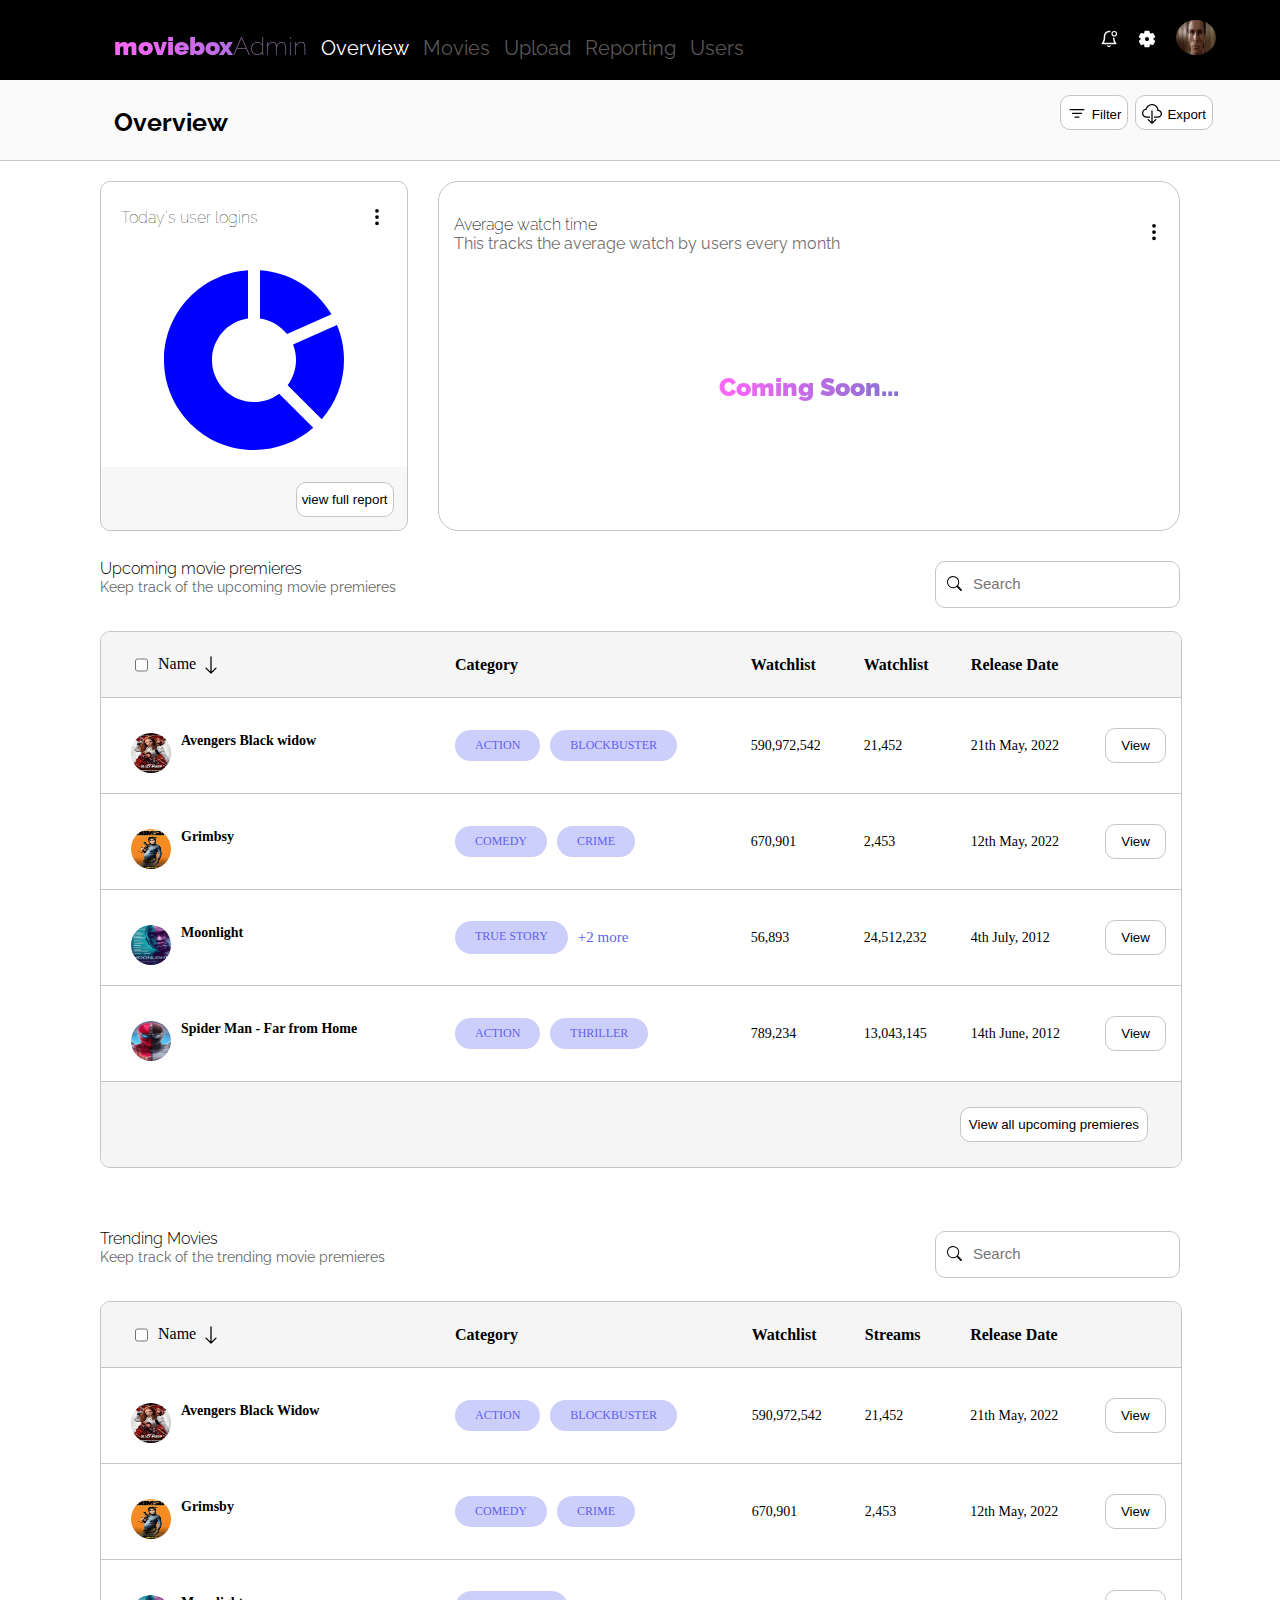
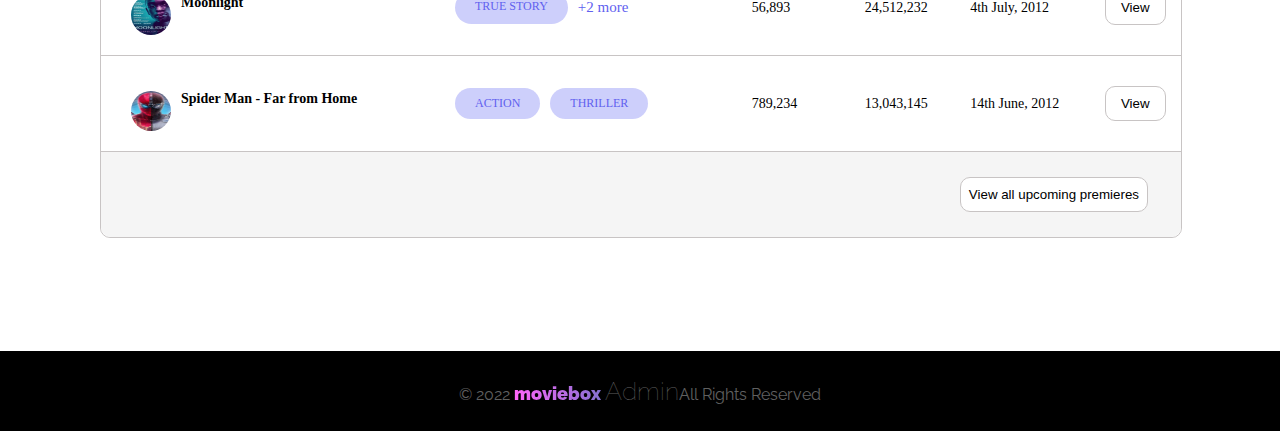
==== commit b8361a99: "Add files via upload" ====
--- a/index.html
+++ b/index.html
@@ -16,8 +16,8 @@
                 <div class="links">
                     <ul>
                         <li class="center-coming-soon">moviebox<span class="admin">Admin</span></li>
-                        <li><a href="" class="overview">Overview</a></li>
-                        <li><a href="">Movies</a></li>
+                        <li><a href="index.html" class="overview">Overview</a></li>
+                        <li><a href="movie-page.html">Movies</a></li>
                         <li><a href="">Upload</a></li>
                         <li><a href="">Reporting</a></li>
                         <li><a href="">Users</a></li>
@@ -405,5 +405,4 @@
         </div>
     </div>
 </body>
-
 </html>--- a/style.css
+++ b/style.css
@@ -1,7 +1,10 @@
+@import url('https://fonts.googleapis.com/css2?family=Raleway:wght@500&display=swap');
+
 html,
 body {
     padding: 0;
     margin: 0;
+    font-family: 'Raleway', sans-serif;
 }
 
 .navbar {
@@ -26,8 +29,6 @@
     display: flex;
     margin-left: auto;
 }
-
-.svg-img-container {}
 
 li,
 a {
@@ -344,6 +345,7 @@
     border-radius: 10px;
     border: 1px solid rgb(200, 196, 196);
     width: 100%;
+    font-family: 'Times New Roman', Times, serif;
 }
 
 td {
@@ -383,6 +385,7 @@
 
 .view-button {
     padding: 5px 15px;
+    font-family: 'Gill Sans', 'Gill Sans MT', Calibri, 'Trebuchet MS', sans-serif;
 }
 
 .second-row-special-button,
@@ -469,8 +472,12 @@
         padding: 10px;
     }
 
-    .base{
+    .base {
         margin-top: 100px;
+    }
+
+    .average-watch-time {
+        margin-left: 20px;
     }
 }
 
@@ -598,16 +605,18 @@
     .base {
         margin-top: 150px;
     }
+
+    .average-watch-time {
+        margin-left: 20px;
+    }
 }
 
 /* For Mobile Portrait View */
 @media screen and (max-device-width: 480px) {
     body {
-
-        width: 300vw;
+        width: 350vw;
         height: 100%;
         border: none;
-        border: 1px solid;
         font-size: 2vh;
     }
 
@@ -687,6 +696,7 @@
 
     .average-h3 {
         font-size: 26px;
+        margin-top: -5px;
     }
 
     .average-header-text {
@@ -702,7 +712,7 @@
     }
 
     .third-row {
-        margin-top: 150px;
+        margin-top: 300px;
     }
 
     .filter,
@@ -723,7 +733,51 @@
     }
 
     .base {
-        margin-top: 150px;
+        margin-top: 280px;
+    }
+
+    .colorful-text {
+        font-size: 20px;
+    }
+
+    .third-row-special-button,
+    .second-row-special-button {
+        padding: 20px;
+        margin-left: 20px;
+        font-size: 20px;
+        height: 60px;
+        border-radius: 25px;
+    }
+
+    button {
+        color: rgb(0, 0, 0);
+    }
+
+    .base {
+        height: 200px;
+    }
+
+    .footer-p {
+        height: 100%;
+        font-size: 40px;
+    }
+
+    .center-coming-soon,
+    .movie-box-logo,
+    .admin {
+        font-size: 40px;
+    }
+
+    .average-watch-time {
+        margin-left: 20px;
+    }
+
+    .view-button {
+        padding: 30px;
+        font-size: 25px;
+        font-weight: 550;
+        height: 80px;
+        font-family: 'Gill Sans', 'Gill Sans MT', Calibri, 'Trebuchet MS', sans-serif;
     }
 }
 
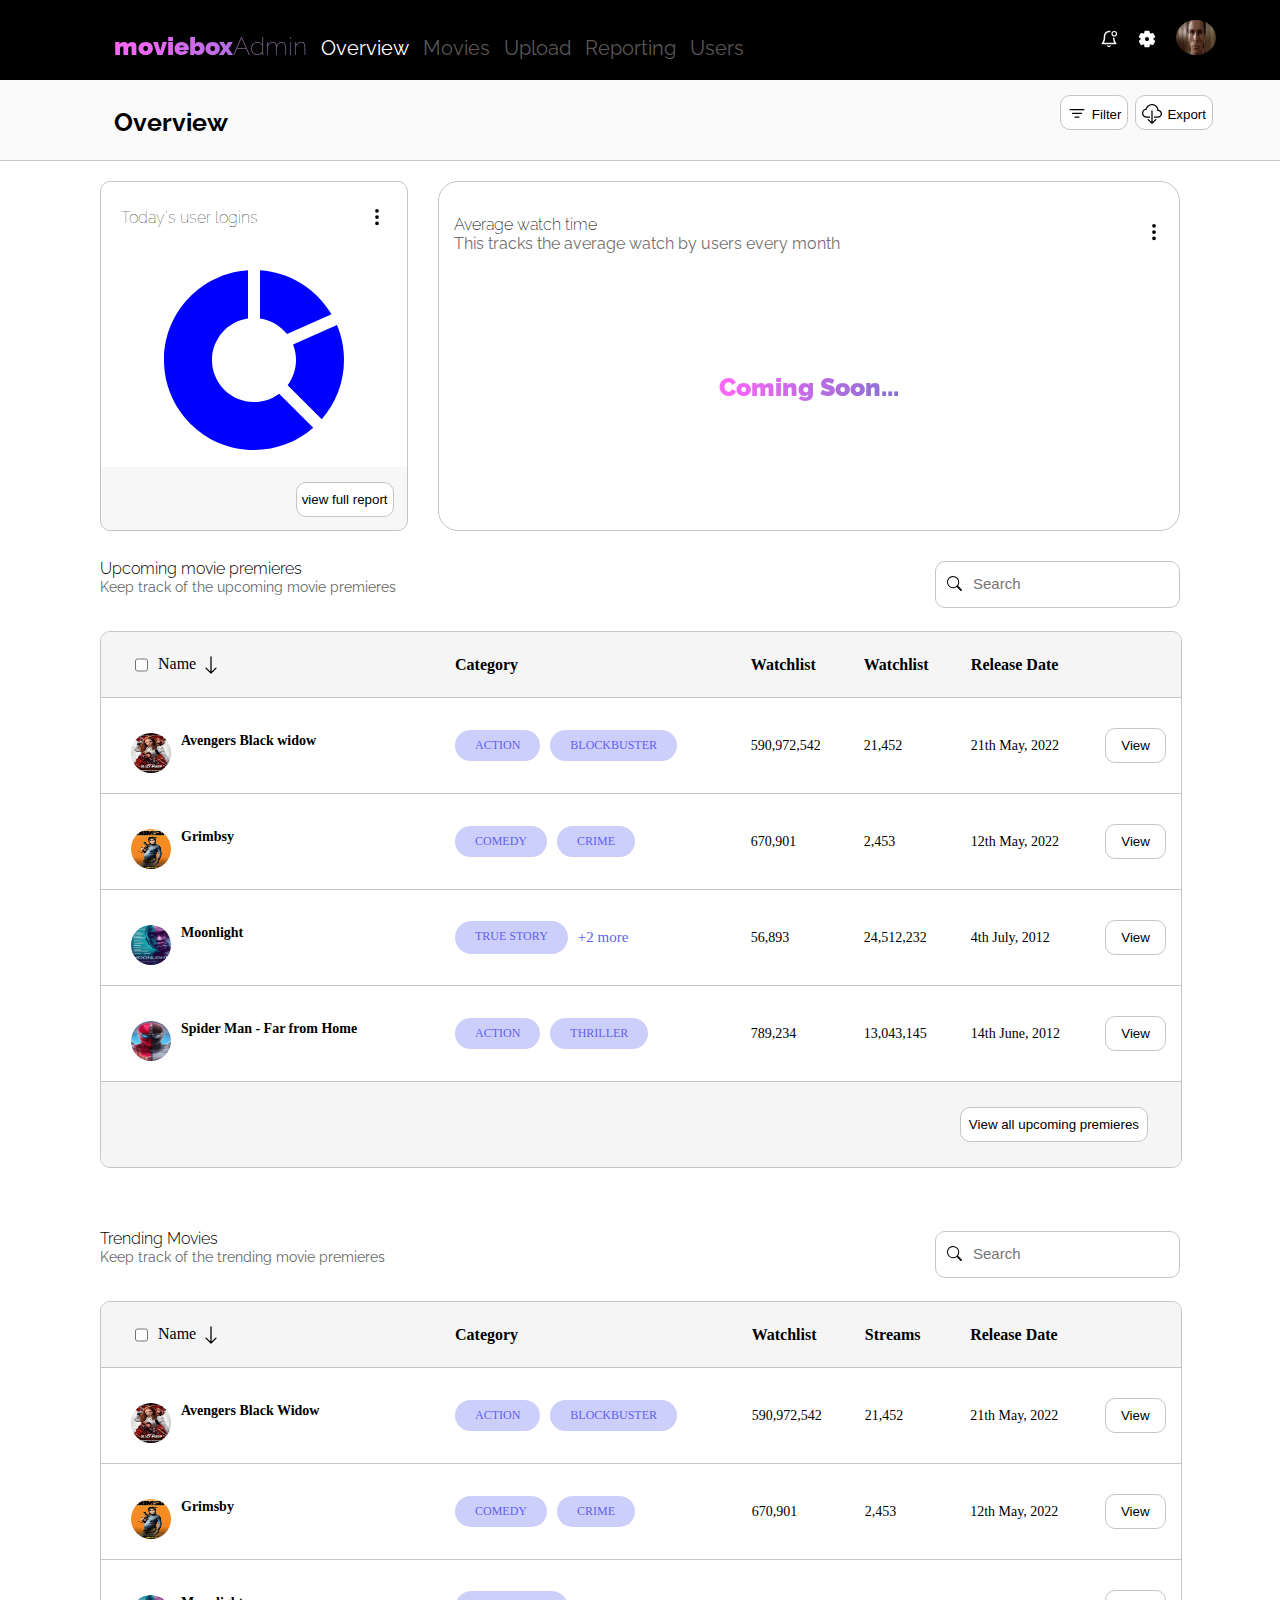
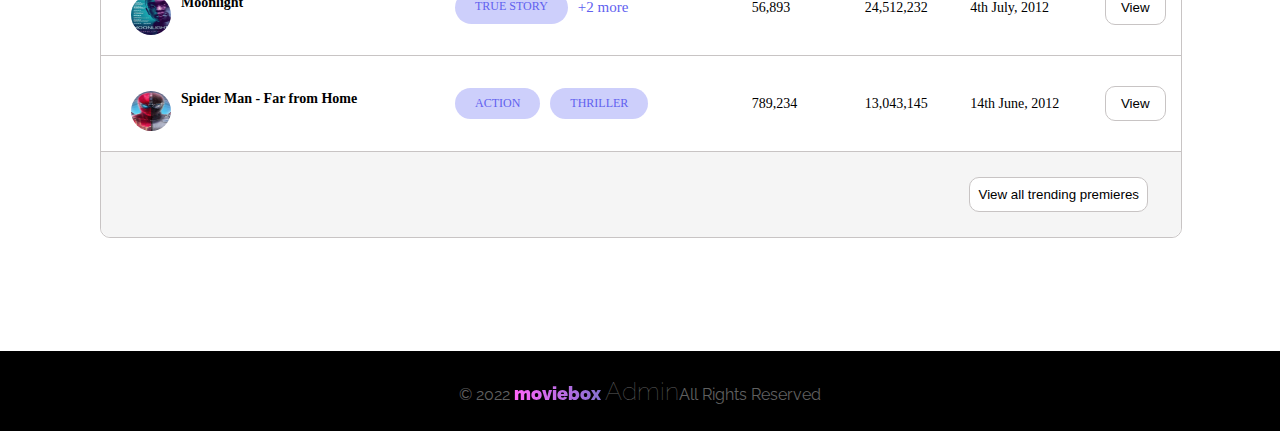
==== commit e0253110: "first commit" ====
--- a/index.html
+++ b/index.html
@@ -1,408 +1,427 @@
-<!DOCTYPE html>
-<html lang="en">
-
-<head>
-    <meta charset="UTF-8">
-    <meta name="viewport" content="width=device-width, initial-scale=1.0">
-    <link rel="icon" type="image/png" sizes="32x32" href="v-shaped-icon.png">
-    <title>Project3 Given to me my Dr Henry</title>
-    <link rel="stylesheet" href="style.css">
-</head>
-
-<body>
-    <div class="app-container">
-        <nav class="navbar">
-            <div class="cont-for-links-and-svgs">
-                <div class="links">
-                    <ul>
-                        <li class="center-coming-soon">moviebox<span class="admin">Admin</span></li>
-                        <li><a href="index.html" class="overview">Overview</a></li>
-                        <li><a href="movie-page.html">Movies</a></li>
-                        <li><a href="">Upload</a></li>
-                        <li><a href="">Reporting</a></li>
-                        <li><a href="">Users</a></li>
-                    </ul>
-                </div>
-                <div class="svgs">
-                    <a href=""><svg class="navbarIcons" width="18" height="18" stroke-width="1.5" viewBox="0 0 24 24"
-                            fill="none" xmlns="http://www.w3.org/2000/svg" id="IconChangeColor">
-                            <path
-                                d="M18.1336 11C18.7155 16.3755 21 18 21 18H3C3 18 6 15.8667 6 8.4C6 6.70261 6.63214 5.07475 7.75736 3.87452C8.88258 2.67428 10.4087 2 12 2C12.3373 2 12.6717 2.0303 13 2.08949"
-                                stroke="#ffffff" stroke-linecap="round" stroke-linejoin="round"
-                                id="mainIconPathAttribute" stroke-width="2" fill="#000000"></path>
-                            <path
-                                d="M19 8C20.6569 8 22 6.65685 22 5C22 3.34315 20.6569 2 19 2C17.3431 2 16 3.34315 16 5C16 6.65685 17.3431 8 19 8Z"
-                                stroke="#ffffff" stroke-linecap="round" stroke-linejoin="round"
-                                id="mainIconPathAttribute" fill="#000000"></path>
-                            <path
-                                d="M13.73 21C13.5542 21.3031 13.3019 21.5547 12.9982 21.7295C12.6946 21.9044 12.3504 21.9965 12 21.9965C11.6496 21.9965 11.3054 21.9044 11.0018 21.7295C10.6982 21.5547 10.4458 21.3031 10.27 21"
-                                stroke="#ffffff" stroke-linecap="round" stroke-linejoin="round"
-                                id="mainIconPathAttribute" fill="#000000"></path>
-                        </svg></a>
-                    <a href=""><svg class="navbarIcons" width="18" height="18" viewBox="0 0 48 48" id="Layer_2"
-                            data-name="Layer 2" xmlns="http://www.w3.org/2000/svg" fill="#ffffff" stroke="#ffffff"
-                            stroke-width="3.5519999999999996">
-                            <g id="SVGRepo_bgCarrier" stroke-width="0"></g>
-                            <g id="SVGRepo_tracerCarrier" stroke-linecap="round" stroke-linejoin="round"></g>
-                            <g id="SVGRepo_iconCarrier">
-                                <path class="cls-1"
-                                    d="M39.23,26a16.52,16.52,0,0,0,.14-2,16.52,16.52,0,0,0-.14-2l4.33-3.39a1,1,0,0,0,.25-1.31l-4.1-7.11a1,1,0,0,0-1.25-.44l-5.11,2.06a15.68,15.68,0,0,0-3.46-2l-.77-5.43a1,1,0,0,0-1-.86H19.9a1,1,0,0,0-1,.86l-.77,5.43a15.36,15.36,0,0,0-3.46,2L9.54,9.75a1,1,0,0,0-1.25.44L4.19,17.3a1,1,0,0,0,.25,1.31L8.76,22a16.66,16.66,0,0,0-.14,2,16.52,16.52,0,0,0,.14,2L4.44,29.39a1,1,0,0,0-.25,1.31l4.1,7.11a1,1,0,0,0,1.25.44l5.11-2.06a15.68,15.68,0,0,0,3.46,2l.77,5.43a1,1,0,0,0,1,.86h8.2a1,1,0,0,0,1-.86l.77-5.43a15.36,15.36,0,0,0,3.46-2l5.11,2.06a1,1,0,0,0,1.25-.44l4.1-7.11a1,1,0,0,0-.25-1.31ZM24,31.18A7.18,7.18,0,1,1,31.17,24,7.17,7.17,0,0,1,24,31.18Z">
-                                </path>
-                            </g>
-                        </svg></a>
-                    <a href=""><img width="40" height="35" alt="" src="sigma.jpg" class="smallProfile" /></a>
-                </div>
-            </div>
-        </nav>
-        <div class="overview-header-container">
-            <div class="overview-header-subcontainer">
-                <div class="header">
-                    <h1>Overview</h1>
-                </div>
-                <div class="overview-svgs">
-                    <button class="filter">
-                        <svg class="filter-export-svg" width="20" height="20" xmlns="http://www.w3.org/2000/svg"
-                            fill="currentColor" class="bi bi-filter" viewBox="0 0 16 16">
-                            <path
-                                d="M6 10.5a.5.5 0 0 1 .5-.5h3a.5.5 0 0 1 0 1h-3a.5.5 0 0 1-.5-.5zm-2-3a.5.5 0 0 1 .5-.5h7a.5.5 0 0 1 0 1h-7a.5.5 0 0 1-.5-.5zm-2-3a.5.5 0 0 1 .5-.5h11a.5.5 0 0 1 0 1h-11a.5.5 0 0 1-.5-.5z" />
-                        </svg><span>Filter</span>
-                    </button>
-                    <button class="export">
-                        <svg class="filter-export-svg" width="20" height="20" xmlns="http://www.w3.org/2000/svg"
-                            fill="currentColor" class="bi bi-cloud-download" viewBox="0 0 16 16">
-                            <path
-                                d="M4.406 1.342A5.53 5.53 0 0 1 8 0c2.69 0 4.923 2 5.166 4.579C14.758 4.804 16 6.137 16 7.773 16 9.569 14.502 11 12.687 11H10a.5.5 0 0 1 0-1h2.688C13.979 10 15 8.988 15 7.773c0-1.216-1.02-2.228-2.313-2.228h-.5v-.5C12.188 2.825 10.328 1 8 1a4.53 4.53 0 0 0-2.941 1.1c-.757.652-1.153 1.438-1.153 2.055v.448l-.445.049C2.064 4.805 1 5.952 1 7.318 1 8.785 2.23 10 3.781 10H6a.5.5 0 0 1 0 1H3.781C1.708 11 0 9.366 0 7.318c0-1.763 1.266-3.223 2.942-3.593.143-.863.698-1.723 1.464-2.383z" />
-                            <path
-                                d="M7.646 15.854a.5.5 0 0 0 .708 0l3-3a.5.5 0 0 0-.708-.708L8.5 14.293V5.5a.5.5 0 0 0-1 0v8.793l-2.146-2.147a.5.5 0 0 0-.708.708l3 3z" />
-                        </svg><span>Export</span>
-                    </button>
-                </div>
-            </div>
-        </div>
-        <div class="body-of-project">
-            <div class="first-row">
-                <div class="today-user-login">
-                    <div class="separationContainer">
-                        <div class="today-user-login-header">
-                            <div class="today-text">
-                                <h3 class="tt-h3">Today's user logins</h3>
-                            </div>
-                            <div class="today-svg"><svg xmlns="http://www.w3.org/2000/svg" width="20" height="20"
-                                    fill="currentColor" class="three-dots" viewBox="0 0 16 16" id="IconChangeColor">
-                                    <path
-                                        d="M9.5 13a1.5 1.5 0 1 1-3 0 1.5 1.5 0 0 1 3 0zm0-5a1.5 1.5 0 1 1-3 0 1.5 1.5 0 0 1 3 0zm0-5a1.5 1.5 0 1 1-3 0 1.5 1.5 0 0 1 3 0z"
-                                        id="mainIconPathAttribute"></path>
-                                </svg>
-                            </div>
-                        </div>
-                    </div>
-                    <div class="today-user-pie-chart">
-                        <div class="piechart">
-                            <svg width="180" height="180" viewBox="0 0 15 15" fill="none"
-                                xmlns="http://www.w3.org/2000/svg">
-                                <path
-                                    d="M0 7.49996C0 3.52583 3.09098 0.27365 7 0.0163574V4.0354C5.30385 4.27801 4 5.73672 4 7.49996C4 9.43295 5.567 11 7.5 11C8.28618 11 9.01181 10.7407 9.5961 10.3031L12.438 13.1451C11.1188 14.3 9.39113 15 7.5 15C3.35786 15 0 11.6421 0 7.49996Z"
-                                    fill="blue" />
-                                <path
-                                    d="M13.1451 12.438C14.3001 11.1187 15 9.39107 15 7.49996C15 6.46644 14.7909 5.48175 14.4128 4.58586L10.7552 6.21147C10.9132 6.61024 11 7.04496 11 7.49996C11 8.28611 10.7408 9.01174 10.3032 9.59602L13.1451 12.438Z"
-                                    fill="blue" />
-                                <path
-                                    d="M8 4.0354V0.0163574C10.5416 0.183645 12.7373 1.61699 13.9626 3.69166L10.2541 5.33986C9.71063 4.64791 8.91203 4.16585 8 4.0354Z"
-                                    fill="blue" />
-                            </svg>
-                        </div>
-                    </div>
-                    <div class="today-user-login-base">
-                        <button class="viewreport">view full report</button>
-                    </div>
-                </div>
-                <div class="average-watch-time">
-                    <div class="average-header-container">
-                        <div class="average-watch-time-header">
-                            <h3 class="average-h3">Average watch time</h3>
-                            <p class="average-header-text">
-                                This tracks the average watch by users every month
-                            </p>
-                        </div>
-                        <div class="average-three-dots">
-                            <svg xmlns="http://www.w3.org/2000/svg" width="20" height="20" fill="currentColor"
-                                class="three-dots" viewBox="0 0 16 16" id="IconChangeColor">
-                                <path
-                                    d="M9.5 13a1.5 1.5 0 1 1-3 0 1.5 1.5 0 0 1 3 0zm0-5a1.5 1.5 0 1 1-3 0 1.5 1.5 0 0 1 3 0zm0-5a1.5 1.5 0 1 1-3 0 1.5 1.5 0 0 1 3 0z"
-                                    id="mainIconPathAttribute"></path>
-                            </svg>
-                        </div>
-                    </div>
-                    <div class="coming-soon">
-                        <div class="center-coming-soon">Coming Soon...</div>
-                    </div>
-                </div>
-            </div>
-            <div class="second-and-third-row-container">
-                <div class="second-row">
-                    <div class="movie-premiere">
-                        <div class="mp-header">
-                            <h3 class="mp-h3">Upcoming movie premieres</h3>
-                            <p class="mp-p">Keep track of the upcoming movie premieres</p>
-                        </div>
-                        <div class="mp-search-container">
-                            <div class="search-subcontainer">
-                                <button class="mp-search-button">
-                                    <svg xmlns="http://www.w3.org/2000/svg" width="15" height="15" fill="currentColor"
-                                        class="bi bi-search" viewBox="0 0 16 16" id="IconChangeColor">
-                                        <path
-                                            d="M11.742 10.344a6.5 6.5 0 1 0-1.397 1.398h-.001c.03.04.062.078.098.115l3.85 3.85a1 1 0 0 0 1.415-1.414l-3.85-3.85a1.007 1.007 0 0 0-.115-.1zM12 6.5a5.5 5.5 0 1 1-11 0 5.5 5.5 0 0 1 11 0z"
-                                            id="mainIconPathAttribute" stroke-width="0" stroke="#ff0000"></path>
-                                    </svg>
-                                </button>
-                                <input type="text" placeholder="Search" class="search-input" />
-                            </div>
-                        </div>
-                    </div>
-
-                    <div class="mp-table-rows">
-
-                        <table>
-                            <tr>
-                                <th style="width: 30%;" class="name">
-                                    <div class="name-checkbox-container">
-                                        <input type="checkbox" class="mp-checkbox"> <span
-                                            id="checkbox-name"><strong>Name</strong></span>
-                                        <svg xmlns="http://www.w3.org/2000/svg" width="20" height="20"
-                                            fill="currentColor" class="bi arrow-down" viewBox="0 0 16 16">
-                                            <path fill-rule="evenodd"
-                                                d="M8 1a.5.5 0 0 1 .5.5v11.793l3.146-3.147a.5.5 0 0 1 .708.708l-4 4a.5.5 0 0 1-.708 0l-4-4a.5.5 0 0 1 .708-.708L7.5 13.293V1.5A.5.5 0 0 1 8 1z" />
-                                        </svg>
-                                    </div>
-                                </th>
-                                <th><strong>Category</strong></th>
-                                <th><strong>Watchlist</strong></th>
-                                <th><strong>Watchlist</strong></th>
-                                <th><strong>Release Date</strong></th>
-                                <th class="view"></th>
-                            </tr>
-                            <tr>
-                                <td class="name-column">
-                                    <div class="flex-image-pictures"><img class="table-img" src="black-widow.jpg"
-                                            alt="" />
-                                        <strong>Avengers Black widow</strong>
-                                    </div>
-                                </td>
-                                <td>
-                                    <div class="decorative-design-container">
-                                        <span class="colorful-text">ACTION</span><span
-                                            class="colorful-text">BLOCKBUSTER</span>
-                                    </div>
-                                </td>
-                                <td>590,972,542</td>
-                                <td>21,452</td>
-                                <td>21th May, 2022</td>
-                                <td><a href=""><button type="submit" class="view-button">View</button></a></td>
-                            </tr>
-                            <tr>
-                                <td class="name-column">
-                                    <div class="flex-image-pictures"><img class="table-img" src="grimbsy.jpg" alt="" />
-                                        <strong>Grimbsy</strong>
-                                    </div>
-                                </td>
-                                <td>
-                                    <div class="decorative-design-container">
-                                        <span class="colorful-text">COMEDY</span><span
-                                            class="colorful-text">CRIME</span>
-                                    </div>
-                                </td>
-                                <td>670,901</td>
-                                <td>2,453</td>
-                                <td>12th May, 2022</td>
-                                <td><a href=""><button type="submit" class="view-button">View</button></a></td>
-                            </tr>
-                            <tr>
-                                <td class="name-column">
-                                    <div class="flex-image-pictures"><img class="table-img" src="moonlight.jpg"
-                                            alt="" />
-                                        <strong>Moonlight</strong>
-                                    </div>
-                                </td>
-                                <td>
-                                    <div class="decorative-design-container">
-                                        <span class="colorful-text">TRUE STORY</span><span
-                                            class="colorful-text plus2more">
-                                            +2
-                                            more</span>
-                                    </div>
-                                </td>
-                                <td>56,893</td>
-                                <td>24,512,232</td>
-                                <td>4th July, 2012</td>
-                                <td><a href="#"><button type="submit" class="view-button">View</button></a></td>
-                            </tr>
-                            <tr>
-                                <td class="name-column">
-                                    <div class="flex-image-pictures">
-                                        <img class="table-img" src="spider-man.jpg" alt="" /><strong>Spider Man - Far
-                                            from Home</strong>
-                                    </div>
-                                </td>
-                                <td>
-                                    <div class="decorative-design-container">
-                                        <span class="colorful-text">ACTION</span><span
-                                            class="colorful-text">THRILLER</span>
-                                    </div>
-                                </td>
-                                <td>789,234</td>
-                                <td>13,043,145</td>
-                                <td>14th June, 2012 </td>
-                                <td><a href="#"><button type="submit" class="view-button">View</button></a></td>
-                            </tr>
-                        </table>
-                        <table class="mp-base-table">
-                            <tr class="mp-base-tr">
-                                <td></td>
-                                <td></td>
-                                <td></td>
-                                <td></td>
-                                <td></td>
-                                <td class="mp-base-button"><a href="#"><button type="submit"
-                                            class="view-button second-row-special-button">View all
-                                            upcoming premieres</button></a></td>
-                            </tr>
-                        </table>
-                    </div>
-
-                </div>
-                <div class="third-row">
-                    <div class="movie-premiere">
-                        <div class="mp-header">
-                            <h3 class="mp-h3">Trending Movies</h3>
-                            <p class="mp-p">Keep track of the trending movie premieres</p>
-                        </div>
-                        <div class="mp-search-container">
-                            <div class="search-subcontainer">
-                                <button class="mp-search-button">
-                                    <svg xmlns="http://www.w3.org/2000/svg" width="15" height="15" fill="currentColor"
-                                        class="bi bi-search" viewBox="0 0 16 16" id="IconChangeColor">
-                                        <path
-                                            d="M11.742 10.344a6.5 6.5 0 1 0-1.397 1.398h-.001c.03.04.062.078.098.115l3.85 3.85a1 1 0 0 0 1.415-1.414l-3.85-3.85a1.007 1.007 0 0 0-.115-.1zM12 6.5a5.5 5.5 0 1 1-11 0 5.5 5.5 0 0 1 11 0z"
-                                            id="mainIconPathAttribute" stroke-width="0" stroke="#ff0000"></path>
-                                    </svg>
-                                </button>
-                                <input type="text" placeholder="Search" class="search-input" />
-                            </div>
-                        </div>
-                    </div>
-                    <div class="mp-table-rows">
-                        <table>
-                            <tr>
-                                <th style="width: 30%;" class="name">
-                                    <div class="name-checkbox-container">
-                                        <input type="checkbox" class="mp-checkbox"> <span
-                                            id="checkbox-name"><strong>Name</strong></span>
-                                        <svg xmlns="http://www.w3.org/2000/svg" width="20" height="20"
-                                            fill="currentColor" class="bi arrow-down" viewBox="0 0 16 16">
-                                            <path fill-rule="evenodd"
-                                                d="M8 1a.5.5 0 0 1 .5.5v11.793l3.146-3.147a.5.5 0 0 1 .708.708l-4 4a.5.5 0 0 1-.708 0l-4-4a.5.5 0 0 1 .708-.708L7.5 13.293V1.5A.5.5 0 0 1 8 1z" />
-                                        </svg>
-                                    </div>
-                                </th>
-                                <th><strong>Category</strong></th>
-                                <th><strong>Watchlist</strong></th>
-                                <th><strong>Streams</strong></th>
-                                <th><strong>Release Date</strong></th>
-                                <th class="view"></th>
-                            </tr>
-                            <tr>
-                                <td class="name-column">
-                                    <div class="flex-image-pictures"><img class="table-img" src="black-widow.jpg"
-                                            alt="" />
-                                        <strong>Avengers Black Widow</strong>
-                                    </div>
-                                </td>
-                                <td>
-                                    <div class="decorative-design-container">
-                                        <span class="colorful-text">ACTION</span><span
-                                            class="colorful-text">BLOCKBUSTER</span>
-                                    </div>
-                                </td>
-                                <td>590,972,542</td>
-                                <td>21,452</td>
-                                <td>21th May, 2022</td>
-                                <td><a href=""><button type="submit" class="view-button">View</button></a></td>
-                            </tr>
-                            <tr>
-                                <td class="name-column">
-                                    <div class="flex-image-pictures"><img class="table-img" src="grimbsy.jpg" alt="" />
-                                        <strong>Grimsby</strong>
-                                    </div>
-                                </td>
-                                <td>
-                                    <div class="decorative-design-container">
-                                        <span class="colorful-text">COMEDY</span><span
-                                            class="colorful-text">CRIME</span>
-                                    </div>
-                                </td>
-                                <td>670,901</td>
-                                <td>2,453</td>
-                                <td>12th May, 2022</td>
-                                <td><a href=""><button type="submit" class="view-button">View</button></a></td>
-                            </tr>
-                            <tr>
-                                <td class="name-column"><div class="flex-image-pictures"><img class="table-img" src="moonlight.jpg"
-                                        alt="" /><strong>Moonlight</strong></div> </td>
-                                <td>
-                                    <div class="decorative-design-container">
-                                        <span class="colorful-text">TRUE STORY</span><span
-                                            class="colorful-text plus2more">
-                                            +2
-                                            more</span>
-                                    </div>
-                                </td>
-                                <td>56,893</td>
-                                <td>24,512,232</td>
-                                <td>4th July, 2012</td>
-                                <td><a href="#"><button type="submit" class="view-button">View</button></a></td>
-                            </tr>
-                            <tr>
-                                <td>
-                                    <div class="flex-image-pictures">
-                                        <img class="table-img" src="spider-man.jpg" alt="" /><strong>Spider Man - Far
-                                            from Home</strong>
-                                    </div>
-                                </td>
-                                <td>
-                                    <div class="decorative-design-container">
-                                        <span class="colorful-text">ACTION</span><span
-                                            class="colorful-text">THRILLER</span>
-                                    </div>
-                                </td>
-                                <td>789,234</td>
-                                <td>13,043,145</td>
-                                <td>14th June, 2012 </td>
-                                <td><a href="#"><button type="submit" class="view-button">View</button></a></td>
-                            </tr>
-                        </table>
-                        <table class="mp-base-table">
-                            <tr class="mp-base-tr">
-                                <td></td>
-                                <td></td>
-                                <td></td>
-                                <td></td>
-                                <td></td>
-                                <td class="mp-base-button"><a href="#"><button type="submit"
-                                            class="view-button third-row-special-button">View all
-                                            upcoming premieres</button></a></td>
-                            </tr>
-                        </table>
-                    </div>
-
-                </div>
-            </div>
-        </div>
-        <div class="base">
-            <div class="container-for-base">
-                <p class="footer-p">&#169; 2022 <span class="center-coming-soon movie-box-logo">moviebox</span> <span
-                        class="admin">Admin</span>All Rights Reserved</p>
-            </div>
-        </div>
-    </div>
-</body>
+<!DOCTYPE html>
+<html lang="en">
+
+<head>
+    <meta charset="UTF-8">
+    <meta name="viewport" content="width=device-width, initial-scale=1.0">
+    <link rel="icon" type="image/png" sizes="32x32" href="v-shaped-icon.png">
+    <title>Project3 Given to me my Dr Henry</title>
+    <link rel="stylesheet" href="stylesheets/style.css">
+</head>
+
+<body>
+    <div class="app-container">
+        <nav class="navbar">
+            <div class="cont-for-links-and-svgs">
+                <div class="links">
+                    <ul>
+                        <li class="center-coming-soon">moviebox<span class="admin">Admin</span></li>
+                        <li><a href="index.html" class="overview">Overview</a></li>
+                        <li><a href="movie-page.html">Movies</a></li>
+                        <li><a href="">Upload</a></li>
+                        <li><a href="">Reporting</a></li>
+                        <li><a href="">Users</a></li>
+                    </ul>
+                </div>
+                <div class="svgs">
+                    <a href=""><svg class="navbarIcons" width="18" height="18" stroke-width="1.5" viewBox="0 0 24 24"
+                            fill="none" xmlns="http://www.w3.org/2000/svg" id="IconChangeColor">
+                            <path
+                                d="M18.1336 11C18.7155 16.3755 21 18 21 18H3C3 18 6 15.8667 6 8.4C6 6.70261 6.63214 5.07475 7.75736 3.87452C8.88258 2.67428 10.4087 2 12 2C12.3373 2 12.6717 2.0303 13 2.08949"
+                                stroke="#ffffff" stroke-linecap="round" stroke-linejoin="round"
+                                id="mainIconPathAttribute" stroke-width="2" fill="#000000"></path>
+                            <path
+                                d="M19 8C20.6569 8 22 6.65685 22 5C22 3.34315 20.6569 2 19 2C17.3431 2 16 3.34315 16 5C16 6.65685 17.3431 8 19 8Z"
+                                stroke="#ffffff" stroke-linecap="round" stroke-linejoin="round"
+                                id="mainIconPathAttribute" fill="#000000"></path>
+                            <path
+                                d="M13.73 21C13.5542 21.3031 13.3019 21.5547 12.9982 21.7295C12.6946 21.9044 12.3504 21.9965 12 21.9965C11.6496 21.9965 11.3054 21.9044 11.0018 21.7295C10.6982 21.5547 10.4458 21.3031 10.27 21"
+                                stroke="#ffffff" stroke-linecap="round" stroke-linejoin="round"
+                                id="mainIconPathAttribute" fill="#000000"></path>
+                        </svg></a>
+                    <a href=""><svg class="navbarIcons" width="18" height="18" viewBox="0 0 48 48" id="Layer_2"
+                            data-name="Layer 2" xmlns="http://www.w3.org/2000/svg" fill="#ffffff" stroke="#ffffff"
+                            stroke-width="3.5519999999999996">
+                            <g id="SVGRepo_bgCarrier" stroke-width="0"></g>
+                            <g id="SVGRepo_tracerCarrier" stroke-linecap="round" stroke-linejoin="round"></g>
+                            <g id="SVGRepo_iconCarrier">
+                                <path class="cls-1"
+                                    d="M39.23,26a16.52,16.52,0,0,0,.14-2,16.52,16.52,0,0,0-.14-2l4.33-3.39a1,1,0,0,0,.25-1.31l-4.1-7.11a1,1,0,0,0-1.25-.44l-5.11,2.06a15.68,15.68,0,0,0-3.46-2l-.77-5.43a1,1,0,0,0-1-.86H19.9a1,1,0,0,0-1,.86l-.77,5.43a15.36,15.36,0,0,0-3.46,2L9.54,9.75a1,1,0,0,0-1.25.44L4.19,17.3a1,1,0,0,0,.25,1.31L8.76,22a16.66,16.66,0,0,0-.14,2,16.52,16.52,0,0,0,.14,2L4.44,29.39a1,1,0,0,0-.25,1.31l4.1,7.11a1,1,0,0,0,1.25.44l5.11-2.06a15.68,15.68,0,0,0,3.46,2l.77,5.43a1,1,0,0,0,1,.86h8.2a1,1,0,0,0,1-.86l.77-5.43a15.36,15.36,0,0,0,3.46-2l5.11,2.06a1,1,0,0,0,1.25-.44l4.1-7.11a1,1,0,0,0-.25-1.31ZM24,31.18A7.18,7.18,0,1,1,31.17,24,7.17,7.17,0,0,1,24,31.18Z">
+                                </path>
+                            </g>
+                        </svg></a>
+                    <a href=""><img width="40" height="35" alt="" src="/images/sigma.jpg" class="smallProfile" /></a>
+                </div>
+            </div>
+        </nav>
+        <div class="overview-header-container">
+            <div class="overview-header-subcontainer">
+                <div class="header">
+                    <h1>Overview</h1>
+                </div>
+                <div class="overview-svgs">
+                    <button class="filter">
+                        <svg class="filter-export-svg" width="20" height="20" xmlns="http://www.w3.org/2000/svg"
+                            fill="currentColor" class="bi bi-filter" viewBox="0 0 16 16">
+                            <path
+                                d="M6 10.5a.5.5 0 0 1 .5-.5h3a.5.5 0 0 1 0 1h-3a.5.5 0 0 1-.5-.5zm-2-3a.5.5 0 0 1 .5-.5h7a.5.5 0 0 1 0 1h-7a.5.5 0 0 1-.5-.5zm-2-3a.5.5 0 0 1 .5-.5h11a.5.5 0 0 1 0 1h-11a.5.5 0 0 1-.5-.5z" />
+                        </svg><span>Filter</span>
+                    </button>
+                    <button class="export">
+                        <svg class="filter-export-svg" width="20" height="20" xmlns="http://www.w3.org/2000/svg"
+                            fill="currentColor" class="bi bi-cloud-download" viewBox="0 0 16 16">
+                            <path
+                                d="M4.406 1.342A5.53 5.53 0 0 1 8 0c2.69 0 4.923 2 5.166 4.579C14.758 4.804 16 6.137 16 7.773 16 9.569 14.502 11 12.687 11H10a.5.5 0 0 1 0-1h2.688C13.979 10 15 8.988 15 7.773c0-1.216-1.02-2.228-2.313-2.228h-.5v-.5C12.188 2.825 10.328 1 8 1a4.53 4.53 0 0 0-2.941 1.1c-.757.652-1.153 1.438-1.153 2.055v.448l-.445.049C2.064 4.805 1 5.952 1 7.318 1 8.785 2.23 10 3.781 10H6a.5.5 0 0 1 0 1H3.781C1.708 11 0 9.366 0 7.318c0-1.763 1.266-3.223 2.942-3.593.143-.863.698-1.723 1.464-2.383z" />
+                            <path
+                                d="M7.646 15.854a.5.5 0 0 0 .708 0l3-3a.5.5 0 0 0-.708-.708L8.5 14.293V5.5a.5.5 0 0 0-1 0v8.793l-2.146-2.147a.5.5 0 0 0-.708.708l3 3z" />
+                        </svg><span>Export</span>
+                    </button>
+                </div>
+            </div>
+        </div>
+        <div class="body-of-project">
+            <div class="first-row">
+                <div class="today-user-login">
+                    <div class="separationContainer">
+                        <div class="today-user-login-header">
+                            <div class="today-text">
+                                <h3 class="tt-h3">Today's user logins</h3>
+                            </div>
+                            <div class="today-svg"><svg xmlns="http://www.w3.org/2000/svg" width="20" height="20"
+                                    fill="currentColor" class="three-dots" viewBox="0 0 16 16" id="IconChangeColor">
+                                    <path
+                                        d="M9.5 13a1.5 1.5 0 1 1-3 0 1.5 1.5 0 0 1 3 0zm0-5a1.5 1.5 0 1 1-3 0 1.5 1.5 0 0 1 3 0zm0-5a1.5 1.5 0 1 1-3 0 1.5 1.5 0 0 1 3 0z"
+                                        id="mainIconPathAttribute"></path>
+                                </svg>
+                            </div>
+                        </div>
+                    </div>
+                    <div class="today-user-pie-chart">
+                        <div class="piechart">
+                            <svg width="180" height="180" viewBox="0 0 15 15" fill="none"
+                                xmlns="http://www.w3.org/2000/svg">
+                                <path
+                                    d="M0 7.49996C0 3.52583 3.09098 0.27365 7 0.0163574V4.0354C5.30385 4.27801 4 5.73672 4 7.49996C4 9.43295 5.567 11 7.5 11C8.28618 11 9.01181 10.7407 9.5961 10.3031L12.438 13.1451C11.1188 14.3 9.39113 15 7.5 15C3.35786 15 0 11.6421 0 7.49996Z"
+                                    fill="blue" />
+                                <path
+                                    d="M13.1451 12.438C14.3001 11.1187 15 9.39107 15 7.49996C15 6.46644 14.7909 5.48175 14.4128 4.58586L10.7552 6.21147C10.9132 6.61024 11 7.04496 11 7.49996C11 8.28611 10.7408 9.01174 10.3032 9.59602L13.1451 12.438Z"
+                                    fill="blue" />
+                                <path
+                                    d="M8 4.0354V0.0163574C10.5416 0.183645 12.7373 1.61699 13.9626 3.69166L10.2541 5.33986C9.71063 4.64791 8.91203 4.16585 8 4.0354Z"
+                                    fill="blue" />
+                            </svg>
+                        </div>
+                    </div>
+                    <div class="today-user-login-base">
+                        <button class="viewreport">view full report</button>
+                    </div>
+                </div>
+                <div class="average-watch-time">
+                    <div class="average-header-container">
+                        <div class="average-watch-time-header">
+                            <h3 class="average-h3">Average watch time</h3>
+                            <p class="average-header-text">
+                                This tracks the average watch by users every month
+                            </p>
+                        </div>
+                        <div class="average-three-dots">
+                            <svg xmlns="http://www.w3.org/2000/svg" width="20" height="20" fill="currentColor"
+                                class="three-dots" viewBox="0 0 16 16" id="IconChangeColor">
+                                <path
+                                    d="M9.5 13a1.5 1.5 0 1 1-3 0 1.5 1.5 0 0 1 3 0zm0-5a1.5 1.5 0 1 1-3 0 1.5 1.5 0 0 1 3 0zm0-5a1.5 1.5 0 1 1-3 0 1.5 1.5 0 0 1 3 0z"
+                                    id="mainIconPathAttribute"></path>
+                            </svg>
+                        </div>
+                    </div>
+                    <div class="coming-soon">
+                        <div class="center-coming-soon">Coming Soon...</div>
+                    </div>
+                </div>
+            </div>
+            <div class="second-and-third-row-container">
+                <div class="second-row">
+                    <div class="movie-premiere">
+                        <div class="mp-header">
+                            <h3 class="mp-h3">Upcoming movie premieres</h3>
+                            <p class="mp-p">Keep track of the upcoming movie premieres</p>
+                        </div>
+                        <div class="mp-search-container">
+                            <div class="search-subcontainer">
+                                <button class="mp-search-button">
+                                    <svg xmlns="http://www.w3.org/2000/svg" width="15" height="15" fill="currentColor"
+                                        class="bi bi-search" viewBox="0 0 16 16" id="IconChangeColor">
+                                        <path
+                                            d="M11.742 10.344a6.5 6.5 0 1 0-1.397 1.398h-.001c.03.04.062.078.098.115l3.85 3.85a1 1 0 0 0 1.415-1.414l-3.85-3.85a1.007 1.007 0 0 0-.115-.1zM12 6.5a5.5 5.5 0 1 1-11 0 5.5 5.5 0 0 1 11 0z"
+                                            id="mainIconPathAttribute" stroke-width="0" stroke="#ff0000"></path>
+                                    </svg>
+                                </button>
+                                <input type="text" placeholder="Search" class="search-input" />
+                            </div>
+                        </div>
+                    </div>
+
+                    <div class="mp-table-rows">
+
+                        <table>
+                            <tr>
+                                <th style="width: 30%;" class="name">
+                                    <div class="name-checkbox-container">
+                                        <input type="checkbox" class="mp-checkbox"> <span
+                                            id="checkbox-name"><strong>Name</strong></span>
+                                        <svg xmlns="http://www.w3.org/2000/svg" width="20" height="20"
+                                            fill="currentColor" class="bi arrow-down" viewBox="0 0 16 16">
+                                            <path fill-rule="evenodd"
+                                                d="M8 1a.5.5 0 0 1 .5.5v11.793l3.146-3.147a.5.5 0 0 1 .708.708l-4 4a.5.5 0 0 1-.708 0l-4-4a.5.5 0 0 1 .708-.708L7.5 13.293V1.5A.5.5 0 0 1 8 1z" />
+                                        </svg>
+                                    </div>
+                                </th>
+                                <th><strong>Category</strong></th>
+                                <th><strong>Watchlist</strong></th>
+                                <th><strong>Watchlist</strong></th>
+                                <th><strong>Release Date</strong></th>
+                                <th class="view"></th>
+                            </tr>
+                            <!-- Avengers Black Widow -->
+                            <tr>
+                                <td class="name-column">
+                                    <div class="flex-image-pictures"><img class="table-img" src="/images/black-widow.jpg"
+                                            alt="" />
+                                        <strong>Avengers Black widow</strong>
+                                    </div>
+                                </td>
+                                <td>
+                                    <div class="decorative-design-container">
+                                        <span class="colorful-text">ACTION</span><span
+                                            class="colorful-text">BLOCKBUSTER</span>
+                                    </div>
+                                </td>
+                                <td>590,972,542</td>
+                                <td>21,452</td>
+                                <td>21th May, 2022</td>
+                                <td><a href="view-button-redirect-page.html"><button type="submit" class="view-button">View</button></a></td>
+                            </tr>
+                            <!-- Guideline for Avengers BlACK Widow -->
+                            <!-- Grimbsy -->
+                            <tr>
+                                <td class="name-column">
+                                    <div class="flex-image-pictures"><img class="table-img" src="/images/grimbsy.jpg" alt="" />
+                                        <strong>Grimbsy</strong>
+                                    </div>
+                                </td>
+                                <td>
+                                    <div class="decorative-design-container">
+                                        <span class="colorful-text">COMEDY</span><span
+                                            class="colorful-text">CRIME</span>
+                                    </div>
+                                </td>
+                                <td>670,901</td>
+                                <td>2,453</td>
+                                <td>12th May, 2022</td>
+                                <td><a href="Grimbsy.html"><button type="submit" class="view-button">View</button></a></td>
+                            </tr>
+                            <!-- Guideline for Grimbsy -->
+                            <!-- Grimbsy -->
+                            <tr>
+                                <td class="name-column">
+                                    <div class="flex-image-pictures"><img class="table-img" src="/images/moonlight.jpg"
+                                            alt="" />
+                                        <strong>Moonlight</strong>
+                                    </div>
+                                </td>
+                                <td>
+                                    <div class="decorative-design-container">
+                                        <span class="colorful-text">TRUE STORY</span><span
+                                            class="colorful-text plus2more">
+                                            +2
+                                            more</span>
+                                    </div>
+                                </td>
+                                <td>56,893</td>
+                                <td>24,512,232</td>
+                                <td>4th July, 2012</td>
+                                <td><a href="moonlight.html"><button type="submit" class="view-button">View</button></a></td>
+                            </tr>
+                            <!-- Guideline for Moonlight -->
+                            <!-- Spider Man -->
+                            <tr>
+                                <td class="name-column">
+                                    <div class="flex-image-pictures">
+                                        <img class="table-img" src="/images/spider-man.jpg" alt="" /><strong>Spider Man - Far
+                                            from Home</strong>
+                                    </div>
+                                </td>
+                                <td>
+                                    <div class="decorative-design-container">
+                                        <span class="colorful-text">ACTION</span><span
+                                            class="colorful-text">THRILLER</span>
+                                    </div>
+                                </td>
+                                <td>789,234</td>
+                                <td>13,043,145</td>
+                                <td>14th June, 2012 </td>
+                                <td><a href="spider-man-far-from-home.html"><button type="submit" class="view-button">View</button></a></td>
+                            </tr>
+                            <!-- Guideline for Spider Man -->
+                        </table>
+                        <table class="mp-base-table">
+                            <tr class="mp-base-tr">
+                                <td></td>
+                                <td></td>
+                                <td></td>
+                                <td></td>
+                                <td></td>
+                                <td class="mp-base-button"><a href="movie-page.html?trending=true"><button type="submit"
+                                            class="view-button second-row-special-button">View all
+                                            upcoming premieres</button></a></td>
+                            </tr>
+                        </table>
+                    </div>
+
+                </div>
+                <div class="third-row">
+                    <div class="movie-premiere">
+                        <div class="mp-header">
+                            <h3 class="mp-h3">Trending Movies</h3>
+                            <p class="mp-p">Keep track of the trending movie premieres</p>
+                        </div>
+                        <div class="mp-search-container">
+                            <div class="search-subcontainer">
+                                <button class="mp-search-button">
+                                    <svg xmlns="http://www.w3.org/2000/svg" width="15" height="15" fill="currentColor"
+                                        class="bi bi-search" viewBox="0 0 16 16" id="IconChangeColor">
+                                        <path
+                                            d="M11.742 10.344a6.5 6.5 0 1 0-1.397 1.398h-.001c.03.04.062.078.098.115l3.85 3.85a1 1 0 0 0 1.415-1.414l-3.85-3.85a1.007 1.007 0 0 0-.115-.1zM12 6.5a5.5 5.5 0 1 1-11 0 5.5 5.5 0 0 1 11 0z"
+                                            id="mainIconPathAttribute" stroke-width="0" stroke="#ff0000"></path>
+                                    </svg>
+                                </button>
+                                <input type="text" placeholder="Search" class="search-input" />
+                            </div>
+                        </div>
+                    </div>
+                    <div class="mp-table-rows">
+                        <table>
+                            <tr>
+                                <th style="width: 30%;" class="name">
+                                    <div class="name-checkbox-container">
+                                        <input type="checkbox" class="mp-checkbox"> <span
+                                            id="checkbox-name"><strong>Name</strong></span>
+                                        <svg xmlns="http://www.w3.org/2000/svg" width="20" height="20"
+                                            fill="currentColor" class="bi arrow-down" viewBox="0 0 16 16">
+                                            <path fill-rule="evenodd"
+                                                d="M8 1a.5.5 0 0 1 .5.5v11.793l3.146-3.147a.5.5 0 0 1 .708.708l-4 4a.5.5 0 0 1-.708 0l-4-4a.5.5 0 0 1 .708-.708L7.5 13.293V1.5A.5.5 0 0 1 8 1z" />
+                                        </svg>
+                                    </div>
+                                </th>
+                                <th><strong>Category</strong></th>
+                                <th><strong>Watchlist</strong></th>
+                                <th><strong>Streams</strong></th>
+                                <th><strong>Release Date</strong></th>
+                                <th class="view"></th>
+                            </tr>
+                            <!-- Avengers Black Widow -->
+                            <tr>
+                                <td class="name-column">
+                                    <div class="flex-image-pictures"><img class="table-img" src="/images/black-widow.jpg"
+                                            alt="" />
+                                        <strong>Avengers Black Widow</strong>
+                                    </div>
+                                </td>
+                                <td>
+                                    <div class="decorative-design-container">
+                                        <span class="colorful-text">ACTION</span><span
+                                            class="colorful-text">BLOCKBUSTER</span>
+                                    </div>
+                                </td>
+                                <td>590,972,542</td>
+                                <td>21,452</td>
+                                <td>21th May, 2022</td>
+                                <td><a href="view-button-redirect-page.html"><button type="submit" class="view-button">View</button></a></td>
+                            </tr>
+                            <!-- Guideline for Avengers Black Widow -->
+                            <!-- Grimbsy -->
+                            <tr>
+                                <td class="name-column">
+                                    <div class="flex-image-pictures"><img class="table-img" src="/images/grimbsy.jpg" alt="" />
+                                        <strong>Grimsby</strong>
+                                    </div>
+                                </td>
+                                <td>
+                                    <div class="decorative-design-container">
+                                        <span class="colorful-text">COMEDY</span><span
+                                            class="colorful-text">CRIME</span>
+                                    </div>
+                                </td>
+                                <td>670,901</td>
+                                <td>2,453</td>
+                                <td>12th May, 2022</td>
+                                <td><a href="Grimbsy.html"><button type="submit" class="view-button">View</button></a></td>
+                            </tr>
+                            <!-- Guideline for Grimbsy -->
+                            <!-- Moonlight -->
+                            <tr>
+                                <td class="name-column">
+                                    <div class="flex-image-pictures"><img class="table-img" src="/images/moonlight.jpg"
+                                            alt="" /><strong>Moonlight</strong></div>
+                                </td>
+                                <td>
+                                    <div class="decorative-design-container">
+                                        <span class="colorful-text">TRUE STORY</span><span
+                                            class="colorful-text plus2more">
+                                            +2
+                                            more</span>
+                                    </div>
+                                </td>
+                                <td>56,893</td>
+                                <td>24,512,232</td>
+                                <td>4th July, 2012</td>
+                                <td><a href="moonlight.html"><button type="submit" class="view-button">View</button></a></td>
+                            </tr>
+                            <!-- Guideline for Moonlight -->
+                            <!-- SpidermanFarFromHome -->
+                            <tr>
+                                <td>
+                                    <div class="flex-image-pictures">
+                                        <img class="table-img" src="/images/spider-man.jpg" alt="" /><strong>Spider Man - Far
+                                            from Home</strong>
+                                    </div>
+                                </td>
+                                <td>
+                                    <div class="decorative-design-container">
+                                        <span class="colorful-text">ACTION</span><span
+                                            class="colorful-text">THRILLER</span>
+                                    </div>
+                                </td>
+                                <td>789,234</td>
+                                <td>13,043,145</td>
+                                <td>14th June, 2012 </td>
+                                <td><a href="spider-man-far-from-home.html"><button type="submit" class="view-button">View</button></a></td>
+                            </tr>
+                            <!-- Guideline for Spiderman Far from Home -->
+                        </table>
+                        <table class="mp-base-table">
+                            <tr class="mp-base-tr">
+                                <td></td>
+                                <td></td>
+                                <td></td>
+                                <td></td>
+                                <td></td>
+                                <td class="mp-base-button"><a href="#"><button type="submit"
+                                            class="view-button third-row-special-button">View all
+                                            trending premieres</button></a></td>
+                            </tr>
+                        </table>
+                    </div>
+
+                </div>
+            </div>
+        </div>
+        <div class="base">
+            <div class="container-for-base">
+                <p class="footer-p">&#169; 2022 <span class="center-coming-soon movie-box-logo">moviebox</span> <span
+                        class="admin">Admin</span>All Rights Reserved</p>
+            </div>
+        </div>
+    </div>
+</body>
+
 </html>--- a/stylesheets/style.css
+++ b/stylesheets/style.css
@@ -0,0 +1,791 @@
+@import url('https://fonts.googleapis.com/css2?family=Raleway:wght@500&display=swap');
+
+html,
+body {
+    padding: 0;
+    margin: 0;
+    font-family: 'Raleway', sans-serif;
+}
+
+.navbar {
+    margin-top: 0;
+    top: 0;
+    left: 0;
+    height: 80px;
+    background-color: rgb(0, 0, 0);
+    display: flex;
+    align-items: center;
+    justify-content: center;
+    width: 100%;
+}
+
+.cont-for-links-and-svgs {
+    width: 90%;
+    height: 50px;
+    display: flex;
+}
+
+.svgs {
+    display: flex;
+    margin-left: auto;
+}
+
+li,
+a {
+    font-size: 20px;
+    display: inline-block;
+    text-decoration: none;
+    color: rgba(109, 104, 104, 0.856);
+}
+
+li {
+    margin-left: 10px;
+}
+
+li,
+a:hover {
+    color: #ffffff;
+}
+
+.overview {
+    color: white;
+
+}
+
+.navbarIcons {
+
+    margin-right: 20px;
+    margin-top: 15px;
+}
+
+.smallProfile {
+    border-radius: 50%;
+    margin-top: 5px;
+}
+
+.overview-header-container {
+    margin: 0;
+    height: 80px;
+    background-color: rgb(250, 250, 250);
+    display: flex;
+    align-items: center;
+    justify-content: center;
+    border-bottom: 1px solid rgb(200, 196, 196);
+}
+
+.overview-header-subcontainer {
+    width: 90%;
+    height: 50px;
+    display: flex;
+}
+
+.header {
+    margin-top: -5px;
+    margin-left: 50px;
+}
+
+h1 {
+    font-size: 25px;
+    vertical-align: middle;
+}
+
+.overview-svgs {
+    margin-left: auto;
+}
+
+button {
+    border: 1px solid rgb(200, 196, 196);
+    border-radius: 10px;
+    height: 35px;
+    margin-right: 3px;
+    background-color: #ffffff;
+}
+
+button:hover {
+    background-color: rgb(239, 236, 236);
+    cursor: pointer;
+}
+
+.filter-export-svg {
+    margin-bottom: -5px;
+    margin-right: 5px;
+}
+
+/* Body of the project */
+.body-of-the-project {
+    display: grid;
+    width: 100%;
+}
+
+.first-row,
+.second-row,
+.third-row {
+    border: 2px solid rgb(200, 196, 196);
+    height: 300px;
+    margin-left: 100px;
+    margin-top: 20px;
+    margin-right: 100px;
+}
+
+.first-row {
+    display: flex;
+    grid-gap: 30px;
+    height: 350px;
+    border: none;
+}
+
+.today-user-login {
+    width: 400px;
+    border: 1px solid rgb(200, 196, 196);
+    border-radius: 10px;
+    /* faint white for background color */
+    background-color: rgb(247, 247, 247);
+}
+
+.separationContainer {
+    width: 100%;
+    height: 75px;
+    background-color: rgb(255, 255, 255);
+    border-radius: 10px;
+    border-bottom-left-radius: 0;
+    border-bottom-right-radius: 0;
+
+}
+
+.today-user-pie-chart {
+    background-color: #ffffff;
+    height: 210px;
+    display: flex;
+    align-items: center;
+    justify-content: center;
+}
+
+.today-user-login-header {
+    display: flex;
+}
+
+.today-user-login-base {
+    display: flex;
+    align-items: flex-end;
+    height: 50px;
+    padding-right: 10px;
+}
+
+.tt-h3 {
+    padding-top: 10px;
+    margin-left: 20px;
+    font-size: 16px;
+    font-weight: 100;
+}
+
+.today-svg {
+    margin-left: auto;
+    margin-right: 20px;
+}
+
+.three-dots {
+    margin-top: 25px;
+}
+
+.viewreport {
+    margin-left: auto;
+    border: 1px solid rgb(200, 196, 196);
+    padding: 5px;
+}
+
+.average-watch-time {
+    border: 1px solid rgb(200, 196, 196);
+    border-radius: 20px;
+    width: 930px;
+}
+
+.average-watch-time {
+
+    padding: 15px;
+}
+
+.average-header-container {
+    display: flex;
+    height: 60px;
+}
+
+.average-watch-time-header {
+    line-height: 0.2;
+    height: 50px;
+    margin-top: 10px;
+}
+
+.average-h3 {
+    margin-left: 0;
+    font-size: 16px;
+    font-weight: 200;
+}
+
+.average-header-text {
+    color: rgb(113, 111, 111);
+}
+
+.average-three-dots {
+    margin-left: auto;
+}
+
+.coming-soon {
+    height: 82%;
+    display: flex;
+    align-items: center;
+    justify-content: center;
+}
+
+.center-coming-soon {
+    background-image: linear-gradient(to right, rgb(255, 102, 250), rgb(133, 113, 209));
+    font-size: 25px;
+    background-clip: text;
+    -webkit-background-clip: text;
+    -moz-background-clip: text;
+    color: transparent;
+    font-weight: 900;
+}
+
+/* styles for the second row of the project */
+.second-row {
+    height: 650px;
+    border: none;
+}
+
+.movie-premiere {
+    display: flex;
+    width: 100%;
+}
+
+.mp-h3 {
+    font-size: 16px;
+    font-weight: 300;
+}
+
+.mp-header {
+    line-height: 0.2;
+    height: 80px;
+}
+
+.mp-p {
+    color: rgb(104, 104, 104);
+    font-size: 14px;
+}
+
+.mp-search-container {
+    margin-left: auto;
+}
+
+.search-subcontainer {
+    display: flex;
+    background-color: #ffffff;
+    margin-top: 10px;
+    border: 1px solid rgb(200, 196, 196);
+    padding: 5px;
+    border-radius: 10px;
+}
+
+.name-checkbox-container {
+    display: flex;
+}
+
+.arrow-down {
+    margin-left: 5px;
+}
+
+.mp-checkbox {
+    margin-right: 10px;
+}
+
+#checkbox-name {
+    font-weight: 200;
+}
+
+.mp-search-button,
+.mp-search-button:hover {
+    border: none;
+    background-color: #ffffff;
+}
+
+.search-input {
+    border: none;
+    height: 30px;
+    font-size: 15px;
+}
+
+.search-input:focus {
+    outline: none;
+}
+
+table {
+    width: 100%;
+    margin-right: 20px;
+    border-collapse: collapse;
+    overflow-x: auto;
+}
+
+th {
+    padding: 20px 0 20px 30px;
+    text-align: left;
+    border-spacing: 0;
+    height: 25px;
+    background-color: rgb(245, 245, 245);
+    font-weight: 500;
+}
+
+.name {
+    border-top-left-radius: 10px;
+}
+
+.view {
+    border-top-right-radius: 10px;
+}
+
+.mp-table-rows {
+    border-radius: 10px;
+    border: 1px solid rgb(200, 196, 196);
+    width: 100%;
+    font-family: 'Times New Roman', Times, serif;
+}
+
+td {
+    padding: 30px 0 30px 30px;
+    font-size: 14px;
+}
+
+.decorative-design-container {
+    display: flex;
+}
+
+.colorful-text {
+    margin: 0 10px 0 0;
+    border-radius: 35px;
+    padding: 8px 20px;
+    color: rgb(97, 97, 239);
+    background-color: rgba(0, 8, 234, 0.196);
+    font-weight: 200;
+    font-size: 12px;
+}
+
+.plus2more {
+    background-color: white;
+    font-size: 15px;
+    margin: 0;
+    padding-left: 0;
+}
+
+.mp-base-table {
+    border-top: none;
+    margin-top: 0;
+    border-collapse: collapse;
+    background-color: rgb(245, 245, 245);
+    border-bottom-left-radius: 10px;
+    border-bottom-right-radius: 10px;
+}
+
+.view-button {
+    padding: 5px 15px;
+    font-family: 'Gill Sans', 'Gill Sans MT', Calibri, 'Trebuchet MS', sans-serif;
+}
+
+.second-row-special-button,
+.third-row-special-button {
+    padding: 8px;
+}
+
+tr {
+    border-bottom: 1px solid rgb(200, 196, 196);
+}
+
+.mp-base-tr {
+    border-bottom: none;
+}
+
+.mp-base-button {
+    text-align: right;
+    padding: 25px 30px;
+    border-top: none;
+}
+
+.table-img {
+    width: 40px;
+    height: 40px;
+    margin-bottom: -15px;
+    margin-right: 10px;
+    border-radius: 50%;
+}
+
+.third-row {
+    height: 630px;
+    border: none;
+}
+
+.flex-image-pictures {
+    display: flex;
+}
+
+.base {
+    background-color: rgb(0, 0, 0);
+    display: flex;
+    align-items: center;
+    justify-content: center;
+    color: white;
+    width: 100%;
+    height: 80px;
+}
+
+.footer-p {
+    font-size: 16px;
+    color: rgb(96, 96, 96);
+}
+
+.movie-box-logo {
+    font-size: 18px;
+}
+
+.admin {
+    font-size: 25px;
+    color: rgb(96, 96, 96);
+    font-weight: 50;
+}
+
+
+/*For Desktop View */
+@media screen and (min-width: 1024px) {
+    body {
+        width: 100%;
+    }
+
+    .base {
+        margin-top: 100px;
+    }
+}
+
+/* For Tablet View */
+@media screen and (min-device-width: 769px) and (max-device-width: 1024px) {
+    body {
+        width: 140vw;
+    }
+
+    .view {
+        text-align: left;
+        padding: 10px;
+    }
+
+    .base {
+        margin-top: 100px;
+    }
+
+    .average-watch-time {
+        margin-left: 20px;
+    }
+}
+
+/* For small screens or small laptops */
+@media screen and (min-device-width: 481px) and (max-device-width: 768px) {
+    body {
+        width: 240vw;
+        height: 100%;
+    }
+
+    .navbar {
+        height: 150px;
+    }
+
+    li,
+    a {
+        font-size: 35px;
+    }
+
+    .navbarIcons {
+        width: 40px;
+        height: 40px;
+        margin-right: 30px;
+    }
+
+    .smallProfile {
+        width: 90px;
+        height: 90px;
+        margin-top: -10px;
+    }
+
+    .cont-for-links-and-svgs {
+        width: 100%;
+    }
+
+    .svgs {
+        margin-right: 40px;
+    }
+
+    .average-watch-time {
+        width: 80%;
+    }
+
+    .links {
+        margin-left: 2%;
+    }
+
+    .base {
+        margin-top: 100px;
+    }
+
+    h1 {
+        font-size: 45px;
+        margin-top: -5px;
+    }
+
+    .overview-header-container {
+        height: 150px;
+    }
+
+    .filter,
+    .export {
+        height: 50px;
+        width: 150px;
+        font-size: 22px;
+        border-radius: 20px;
+        margin-right: 10px;
+    }
+
+    .filter-export-svg {
+        width: 30px;
+        height: 30px;
+    }
+
+    .tt-h3 {
+        font-size: 25px;
+        margin-top: 8px;
+    }
+
+    .first-row,
+    .second-row,
+    .third-row {
+        margin-top: 50px;
+    }
+
+    .third-row {
+        margin-top: 150px;
+    }
+
+    .average-h3 {
+        font-size: 25px;
+        margin-top: -2px;
+    }
+
+    .average-header-text {
+        font-size: 20px;
+    }
+
+    .viewreport {
+        font-size: 16px;
+        width: 150px;
+        padding: 10px;
+    }
+
+    td {
+        font-size: 20px;
+    }
+
+    .name-column {
+        font-size: 20px;
+    }
+
+    th {
+        font-size: 18px;
+    }
+
+    .mp-h3 {
+        font-size: 25px;
+    }
+
+    .mp-p {
+        font-size: 20px;
+    }
+
+    .base {
+        margin-top: 150px;
+    }
+
+    .average-watch-time {
+        margin-left: 20px;
+    }
+}
+
+/* For Mobile Portrait View */
+@media screen and (max-device-width: 480px) {
+    body {
+        width: 350vw;
+        height: 100%;
+        border: none;
+        font-size: 2vh;
+    }
+
+    .first-row,
+    .second-row,
+    .third-row {
+        margin-right: 40px;
+        margin-top: 70px;
+    }
+
+    .view-button {
+        margin-right: 20px;
+    }
+
+    .mp-table-rows {
+        margin-top: 50px;
+    }
+
+    .mp-h3 {
+        font-size: 30px;
+    }
+
+    .mp-p {
+        font-size: 25px;
+    }
+
+    .base {
+        margin-top: 100px;
+    }
+
+    .tt-h3 {
+        font-size: 3vh;
+        margin-top: 10px;
+    }
+
+    .navbar {
+        height: 150px;
+    }
+
+    li,
+    a {
+        font-size: 25px;
+    }
+
+    .navbarIcons {
+        width: 20px;
+        height: 20px;
+        margin-bottom: 30px;
+        width: 50px;
+        height: 50px;
+    }
+
+    .smallProfile {
+        width: 80px;
+        height: 80px;
+        margin-top: -15px;
+    }
+
+    .cont-for-links-and-svgs {
+        width: 100%;
+        height: 60px;
+        display: flex;
+    }
+
+    .svgs {
+        margin-top: -10px;
+        margin-right: 20px;
+    }
+
+    .overview-header-container {
+        height: 130px;
+    }
+
+    h1 {
+        font-size: 40px;
+    }
+
+    .average-h3 {
+        font-size: 26px;
+        margin-top: -5px;
+    }
+
+    .average-header-text {
+        font-size: 20px;
+    }
+
+    td {
+        font-size: 20px;
+    }
+
+    th {
+        font-size: 20px;
+    }
+
+    .third-row {
+        margin-top: 300px;
+    }
+
+    .filter,
+    .export {
+        font-size: 25px;
+        height: 50px;
+        border-radius: 20px;
+        width: 150px;
+    }
+
+    .filter-export-svg {
+        width: 30px;
+        height: 30px;
+    }
+
+    .name-column {
+        font-size: 20px;
+    }
+
+    .base {
+        margin-top: 280px;
+    }
+
+    .colorful-text {
+        font-size: 20px;
+    }
+
+    .third-row-special-button,
+    .second-row-special-button {
+        padding: 20px;
+        margin-left: 20px;
+        font-size: 20px;
+        height: 60px;
+        border-radius: 25px;
+    }
+
+    button {
+        color: rgb(0, 0, 0);
+    }
+
+    .base {
+        height: 200px;
+    }
+
+    .footer-p {
+        height: 100%;
+        font-size: 40px;
+    }
+
+    .center-coming-soon,
+    .movie-box-logo,
+    .admin {
+        font-size: 40px;
+    }
+
+    .average-watch-time {
+        margin-left: 20px;
+    }
+
+    .view-button {
+        padding: 30px;
+        font-size: 25px;
+        font-weight: 550;
+        height: 80px;
+        font-family: 'Gill Sans', 'Gill Sans MT', Calibri, 'Trebuchet MS', sans-serif;
+    }
+}
+
+/* For Mobile Phones Portrait or Landscape View */
+@media screen and (max-device-width: 640px) {}
+
+/* For iPhone 4 Portrait or Landscape View */
+@media screen and (min-device-width: 320px) and (-webkit-min-device-pixel-ratio: 2) {}
+
+/* For iPhone 6 and 6 plus Portrait or Landscape View */
+@media (min-device-height: 667px) and (min-device-width: 375px) and (-webkit-min-device-pixel-ratio: 3) {}